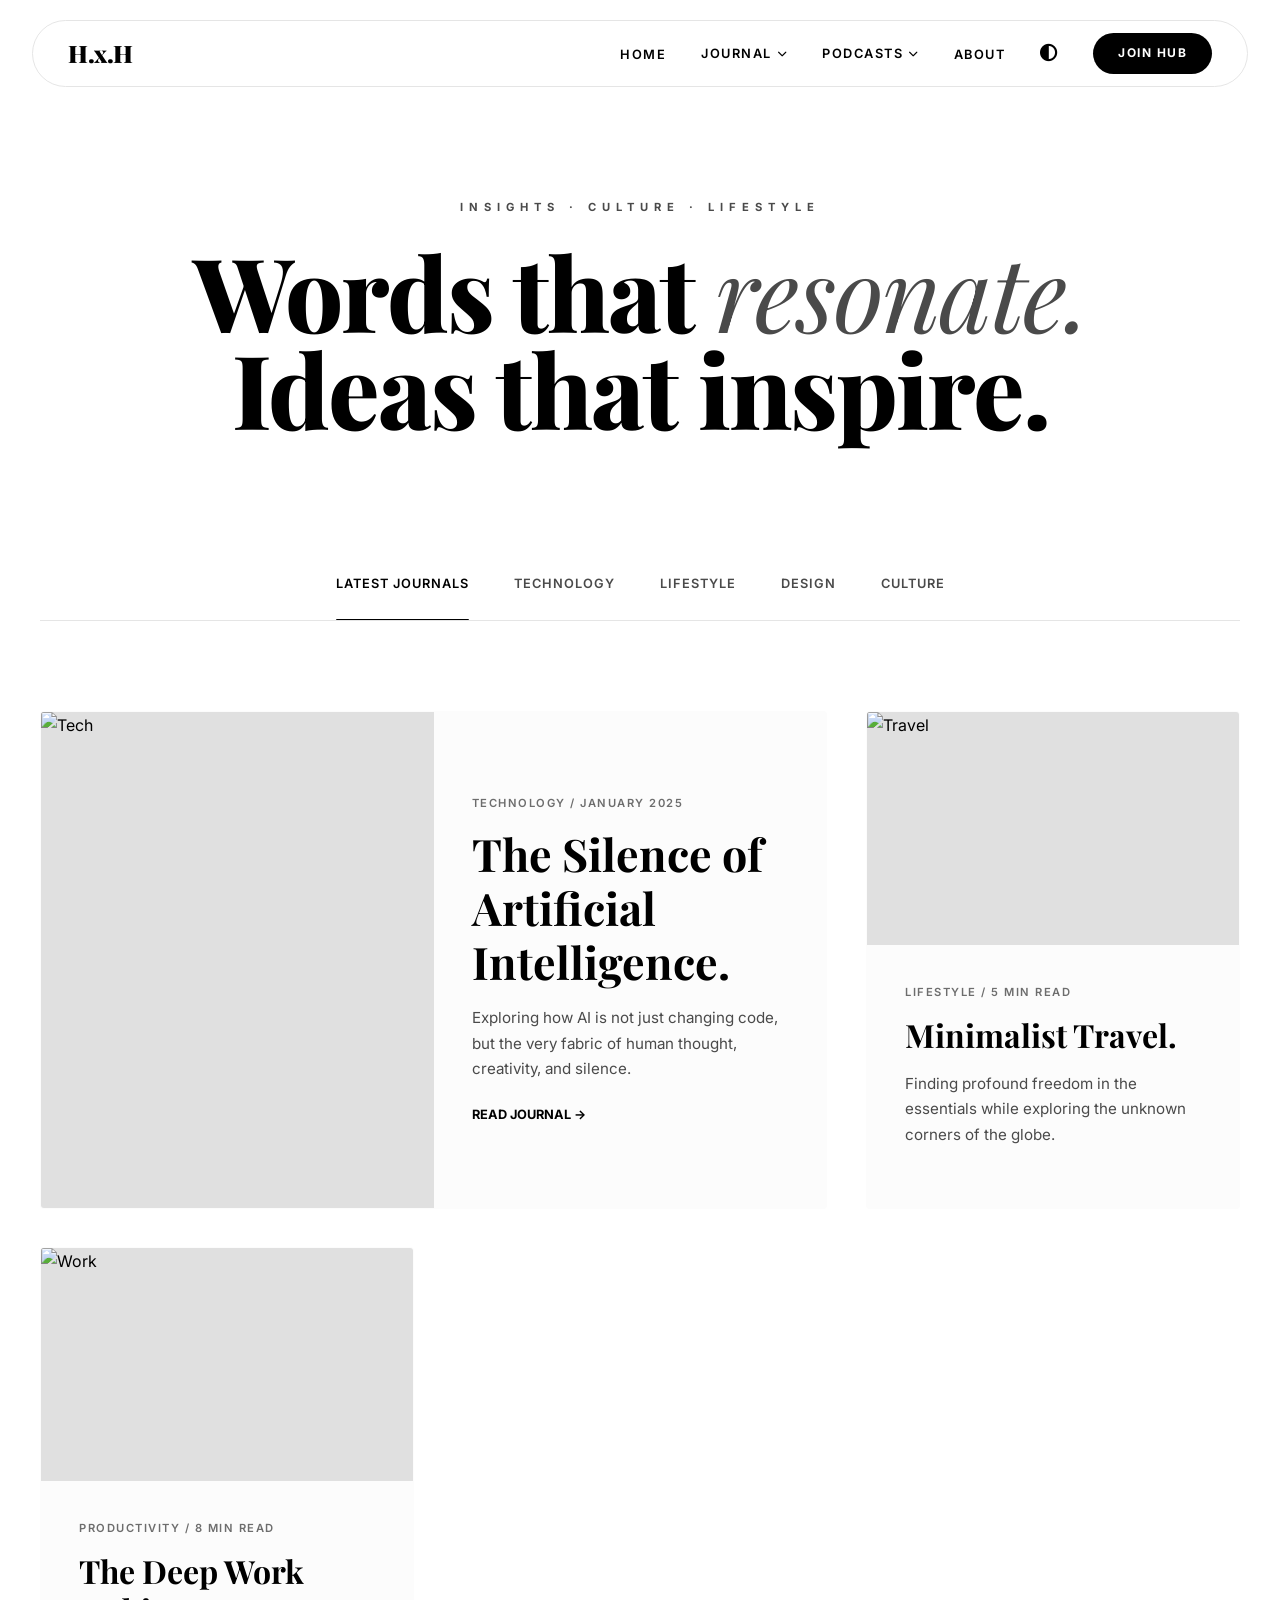
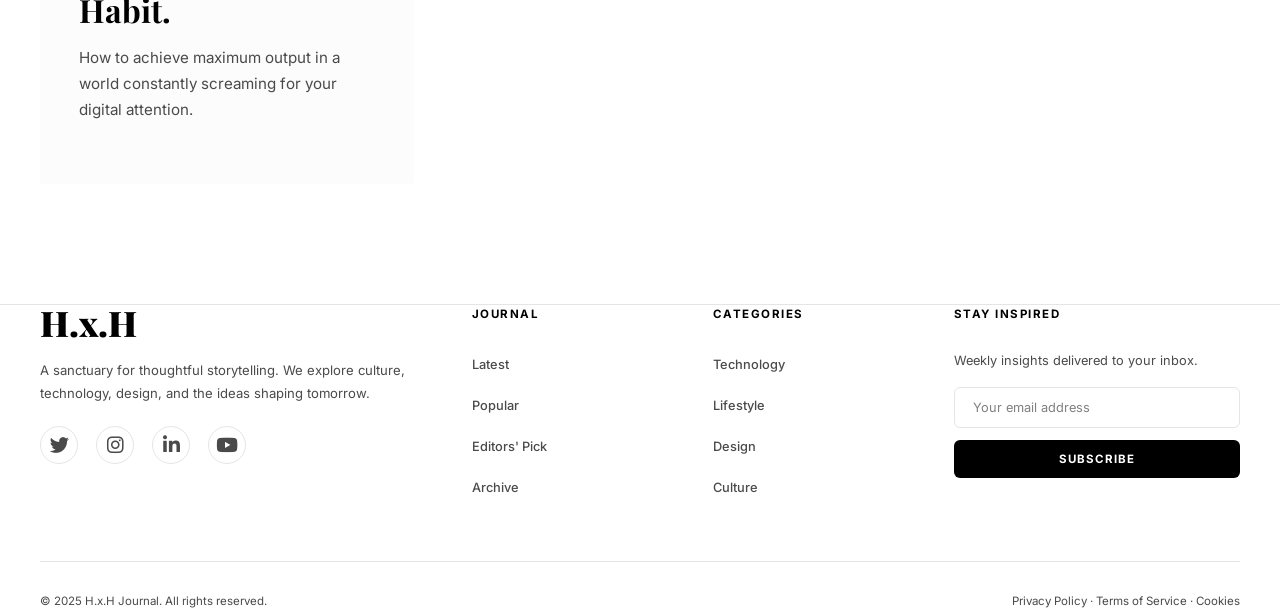
==== index.html @ 1bb8ca55 "rename site to H.x.H" ====
<!DOCTYPE html>
<html lang="en">
<head>
  <meta charset="UTF-8">
  <meta name="viewport" content="width=device-width, initial-scale=1.0">
  <title>H.x.H – Premium Responsive Journal</title>
  <link rel="stylesheet" href="https://cdnjs.cloudflare.com/ajax/libs/font-awesome/6.0.0-beta3/css/all.min.css">
  <link rel="stylesheet" href="css/style.css">
  <style>
    .hero { padding:clamp(140px,22vh,220px) 0 clamp(50px,8vw,100px); text-align:center; }
    .hero-tag {
      font-size:clamp(0.6rem,0.9vw,0.7rem); text-transform:uppercase; letter-spacing:clamp(3px,1vw,6px);
      color:var(--sub-text); margin-bottom:25px; display:block; font-weight:700;
      animation:fadeUp 0.8s 0.2s cubic-bezier(0.19,1,0.22,1) both;
    }
    .hero h1 {
      font-family:'Playfair Display',serif; font-size:clamp(2.2rem,8vw,6.8rem);
      font-weight:800; line-height:0.95; letter-spacing:-2px; margin-bottom:35px;
      animation:fadeUp 0.9s 0.35s cubic-bezier(0.19,1,0.22,1) both;
    }
    .hero h1 span { font-style:italic; font-weight:400; color:var(--sub-text); }
    .filter-bar {
      display:flex; justify-content:center; gap:clamp(15px,4vw,45px);
      margin-bottom:clamp(50px,8vw,90px); border-bottom:1px solid var(--border-color);
      padding-bottom:25px; overflow-x:auto; scrollbar-width:none; -ms-overflow-style:none; flex-wrap:nowrap;
    }
    .filter-bar::-webkit-scrollbar{display:none;}
    .filter-item {
      background:none; border:none; color:var(--sub-text); cursor:pointer;
      font-family:'Inter',sans-serif; font-weight:600; font-size:clamp(0.72rem,1vw,0.85rem);
      position:relative; text-transform:uppercase; letter-spacing:1px;
      transition:color 0.3s, transform 0.3s; white-space:nowrap; padding:4px 0; flex-shrink:0;
    }
    .filter-item:hover { transform:translateY(-1px); }
    .filter-item.active,.filter-item:hover { color:var(--text-color); }
    .filter-item.active::after {
      content:''; position:absolute; bottom:-26px; left:0; width:100%; height:2px;
      background:var(--text-color); border-radius:1px; animation:slideIn 0.3s ease;
    }
    @keyframes slideIn { 0%{transform:scaleX(0);} 100%{transform:scaleX(1);} }
    .blog-masonry { display:grid; grid-template-columns:repeat(12,1fr); gap:clamp(20px,3vw,40px); padding-bottom:clamp(60px,10vw,120px); }
    .blog-card { grid-column:span 4; }
    .blog-card.featured { grid-column:span 8; flex-direction:row; }
    .featured .card-img-wrap { width:50%; height:auto; min-height:400px; aspect-ratio:unset; }
    .featured .card-title { font-size:clamp(1.6rem,3.5vw,2.8rem); }
    .blog-card.reveal:nth-child(2){transition-delay:0.1s;} .blog-card.reveal:nth-child(3){transition-delay:0.2s;} .blog-card.reveal:nth-child(4){transition-delay:0.3s;}
    @media (max-width:1100px) {
      .blog-card{grid-column:span 6;} .blog-card.featured{grid-column:span 12; flex-direction:column;}
      .featured .card-img-wrap{width:100%; min-height:320px; aspect-ratio:16/9;}
    }
    @media (max-width:768px) {
      .blog-card{grid-column:span 12;} .hero h1{font-size:3rem;} .filter-bar{gap:20px; justify-content:flex-start; padding:0 10px 20px;}
    }
    @media (max-width:420px) {
      .hero{padding:110px 0 40px;} .hero h1{font-size:2rem;} .hero-tag{font-size:0.58rem; letter-spacing:2px;}
      .featured .card-title{font-size:1.4rem;}
      .blog-masonry{gap:16px;} .filter-bar{gap:12px; padding-bottom:16px;} .filter-item{font-size:0.65rem;}
    }
  </style>
</head>
<body class="light-theme">
  <!-- Loader removed for testing -->

  <header id="mainHeader">
    <div class="nav-wrap" id="navWrap">
      <a href="index.html" class="logo">H.x.H</a>
      <nav>
        <ul class="nav-links" id="navLinks">
          <li><a href="index.html">Home</a></li>
          <li class="dropdown-parent">
            <span class="dropdown-toggle">Journal <i class="fas fa-chevron-down"></i></span>
            <ul class="dropdown-menu">
              <li><a href="blogs.html?category=all" class="all-cat">All Categories</a></li>
              <li><a href="blogs.html?category=technology">Technology</a></li>
              <li><a href="blogs.html?category=lifestyle">Lifestyle</a></li>
              <li><a href="blogs.html?category=design">Design</a></li>
              <li><a href="blogs.html?category=culture">Culture</a></li>
              <li><a href="blogs.html?category=productivity">Productivity</a></li>
            </ul>
          </li>
          <li class="dropdown-parent">
            <span class="dropdown-toggle">Podcasts <i class="fas fa-chevron-down"></i></span>
            <ul class="dropdown-menu">
              <li><a href="podcasts.html?category=all" class="all-cat">All Categories</a></li>
              <li><a href="podcasts.html?category=technology">Technology</a></li>
              <li><a href="podcasts.html?category=lifestyle">Lifestyle</a></li>
              <li><a href="podcasts.html?category=design">Design</a></li>
              <li><a href="podcasts.html?category=culture">Culture</a></li>
              <li><a href="podcasts.html?category=productivity">Productivity</a></li>
            </ul>
          </li>
          <li><a href="about.html">About</a></li>
          <li><button class="theme-toggle" id="themeToggle"><i class="fas fa-adjust"></i></button></li>
          <li><a href="join-hub.html" class="join-hub-btn">Join Hub</a></li>
        </ul>
        <button class="hamburger-icon" onclick="toggleMenu()"><i class="fas fa-bars"></i></button>
      </nav>
    </div>
  </header>

  <div id="closeBtn" onclick="toggleMenu()">&times;</div>

  <main>
    <section class="hero container">
      <span class="hero-tag reveal">Insights · Culture · Lifestyle</span>
      <h1 class="reveal">Words that <span>resonate.</span><br>Ideas that inspire.</h1>
    </section>
    <section class="container">
      <div class="filter-bar reveal">
        <button class="filter-item active">Latest Journals</button>
        <button class="filter-item">Technology</button>
        <button class="filter-item">Lifestyle</button>
        <button class="filter-item">Design</button>
        <button class="filter-item">Culture</button>
      </div>
      <div class="blog-masonry" id="blogGrid">
        <article class="blog-card featured reveal">
          <div class="card-img-wrap"><img src="https://images.unsplash.com/photo-1499750310107-5fef28a66643?auto=format&fit=crop&w=1200&q=80" alt="Tech" loading="lazy"></div>
          <div class="card-content">
            <span class="card-meta">Technology / January 2025</span>
            <h2 class="card-title">The Silence of Artificial Intelligence.</h2>
            <p class="card-desc">Exploring how AI is not just changing code, but the very fabric of human thought, creativity, and silence.</p>
            <a href="#" style="color:var(--text-color);font-weight:700;text-decoration:none;font-size:0.8rem;text-transform:uppercase;">Read Journal &rarr;</a>
          </div>
        </article>
        <article class="blog-card reveal">
          <div class="card-img-wrap"><img src="https://images.unsplash.com/photo-1516483638261-f4dbaf036963?auto=format&fit=crop&w=800&q=80" alt="Travel" loading="lazy"></div>
          <div class="card-content">
            <span class="card-meta">Lifestyle / 5 min read</span>
            <h2 class="card-title">Minimalist Travel.</h2>
            <p class="card-desc">Finding profound freedom in the essentials while exploring the unknown corners of the globe.</p>
          </div>
        </article>
        <article class="blog-card reveal">
          <div class="card-img-wrap"><img src="https://images.unsplash.com/photo-1515378791036-0648a3ef77b2?auto=format&fit=crop&w=800&q=80" alt="Work" loading="lazy"></div>
          <div class="card-content">
            <span class="card-meta">Productivity / 8 min read</span>
            <h2 class="card-title">The Deep Work Habit.</h2>
            <p class="card-desc">How to achieve maximum output in a world constantly screaming for your digital attention.</p>
          </div>
        </article>
      </div>
    </section>
  </main>

  <footer class="container">
    <div class="footer-grid">
      <div class="footer-col footer-about">
        <div class="footer-logo">H.x.H</div>
        <p>A sanctuary for thoughtful storytelling. We explore culture, technology, design, and the ideas shaping tomorrow.</p>
        <div class="social-icons">
          <a href="#" aria-label="Twitter"><i class="fab fa-twitter"></i></a>
          <a href="#" aria-label="Instagram"><i class="fab fa-instagram"></i></a>
          <a href="#" aria-label="LinkedIn"><i class="fab fa-linkedin-in"></i></a>
          <a href="#" aria-label="YouTube"><i class="fab fa-youtube"></i></a>
        </div>
      </div>
      <div class="footer-col"><h4>Journal</h4><ul class="footer-links"><li><a href="blogs.html?category=all">Latest</a></li><li><a href="blogs.html?category=all">Popular</a></li><li><a href="blogs.html?category=all">Editors' Pick</a></li><li><a href="blogs.html?category=all">Archive</a></li></ul></div>
      <div class="footer-col"><h4>Categories</h4><ul class="footer-links"><li><a href="blogs.html?category=technology">Technology</a></li><li><a href="blogs.html?category=lifestyle">Lifestyle</a></li><li><a href="blogs.html?category=design">Design</a></li><li><a href="blogs.html?category=culture">Culture</a></li></ul></div>
      <div class="footer-col"><h4>Stay Inspired</h4><p style="color:var(--sub-text);font-size:clamp(0.78rem,1vw,0.9rem);margin-bottom:15px;">Weekly insights delivered to your inbox.</p><form class="newsletter-form" onsubmit="event.preventDefault();alert('Thank you for subscribing!');"><input type="email" placeholder="Your email address" required><button type="submit">Subscribe</button></form></div>
    </div>
    <div class="footer-bottom"><span>&copy; 2025 H.x.H Journal. All rights reserved.</span><div><a href="#">Privacy Policy</a> · <a href="#">Terms of Service</a> · <a href="#">Cookies</a></div></div>
  </footer>

  <script src="js/app.js"></script>
  <script>
    document.querySelectorAll('.filter-item').forEach(item=>{ item.addEventListener('click',function(){ document.querySelectorAll('.filter-item').forEach(b=>b.classList.remove('active')); this.classList.add('active'); }); });
  </script>
</body>
</html>
---- css/style.css ----
@import url('https://fonts.googleapis.com/css2?family=Inter:wght@300;400;500;600;700&family=Playfair+Display:ital,wght@0,700;0,800;0,900;1,700&display=swap');
:root {
  --bg-color: #ffffff; --text-color: #000000; --accent-color: #1a1a1a;
  --sub-text: #4a4a4a; --card-bg: #fcfcfc; --border-color: #e5e5e5;
  --glass-bg: rgba(255, 255, 255, 0.85);
  --transition: all 0.6s cubic-bezier(0.19, 1, 0.22, 1);
}
.dark-theme {
  --bg-color: #0a0a0a; --text-color: #ffffff; --accent-color: #f0f0f0;
  --sub-text: #b0b0b0; --card-bg: #111111; --border-color: #1e1e1e;
  --glass-bg: rgba(10, 10, 10, 0.9);
}
* { margin:0; padding:0; box-sizing:border-box; }
html { scroll-behavior:smooth; -webkit-tap-highlight-color:transparent; overflow-x:hidden; }
body {
  font-family:'Inter',sans-serif; background:var(--bg-color); color:var(--text-color);
  transition:background-color 0.6s cubic-bezier(0.19,1,0.22,1), color 0.6s cubic-bezier(0.19,1,0.22,1); line-height:1.7; overflow-x:hidden;
  -webkit-font-smoothing:antialiased; min-height:100vh;
}
.container { max-width:1400px; margin:0 auto; padding:0 40px; width:100%; }

/* Header */
header {
  position:fixed; top:20px; left:0; right:0; z-index:1000;
  transition: transform 0.4s cubic-bezier(0.19,1,0.22,1), opacity 0.4s cubic-bezier(0.19,1,0.22,1);
  will-change: transform;
}
header.hidden { transform: translateY(-120px); opacity: 0; pointer-events: none; }
.nav-wrap {
  margin:0 auto; width:95%; max-width:1250px; background:var(--glass-bg); backdrop-filter:blur(25px);
  border:1px solid var(--border-color); border-radius:100px; padding:12px 35px;
  display:flex; justify-content:space-between; align-items:center;
  transition:all 0.35s cubic-bezier(0.19,1,0.22,1);
  will-change:padding, width, border-radius;
}
.nav-wrap.scrolled { padding:8px 30px; width:90%; border-radius:80px; }
.logo {
  font-family:'Playfair Display',serif; font-weight:900; font-size:clamp(1.2rem,2.5vw,1.5rem);
  letter-spacing:-0.5px; color:var(--text-color); cursor:pointer; white-space:nowrap;
  transition:opacity 0.35s cubic-bezier(0.19,1,0.22,1), transform 0.35s cubic-bezier(0.19,1,0.22,1); text-decoration:none;
}
.logo:hover { opacity:0.7; transform:scale(1.03); }
.nav-links { display:flex; list-style:none; gap:35px; align-items:center; }
.nav-links a {
  text-decoration:none; color:var(--text-color); font-size:0.8rem;
  font-weight:600; text-transform:uppercase; letter-spacing:1.5px;
  transition:opacity 0.35s cubic-bezier(0.19,1,0.22,1), transform 0.35s cubic-bezier(0.19,1,0.22,1); white-space:nowrap; display:inline-block;
}
.nav-links a:hover { opacity:0.4; transform:translateY(-1px); }
  .nav-links a:visited, .nav-links a:active, .nav-links a:focus { color:var(--text-color); background:transparent; -webkit-tap-highlight-color:transparent; outline:none; }

/* Dropdown */
.dropdown-parent { position:static; }
.dropdown-toggle { cursor:pointer; display:flex; align-items:center; gap:6px; text-decoration:none; color:var(--text-color); font-size:0.8rem; font-weight:600; text-transform:uppercase; letter-spacing:1.5px; white-space:nowrap; }
.dropdown-toggle i { font-size:0.6rem; transition:transform 0.35s cubic-bezier(0.19,1,0.22,1); }
.dropdown-parent.show .dropdown-toggle i,
.dropdown-toggle i.open { transform:rotate(180deg); }
.dropdown-menu {
  position:static; left:auto; top:auto; transform:none;
  background:transparent; backdrop-filter:none; border:none;
  padding:0; min-width:0; list-style:none;
  opacity:1; visibility:visible; pointer-events:all;
  box-shadow:none; text-align:center; display:none;
}
.dropdown-parent.show .dropdown-menu,
.dropdown-parent.open .dropdown-menu { display:block; }
.dropdown-menu li a {
  display:block; padding:8px 0; font-size:0.9rem; letter-spacing:1.2px;
  color:var(--sub-text); transition:all 0.3s cubic-bezier(0.19,1,0.22,1); text-transform:capitalize; width:100%; text-align:center;
}
.dropdown-menu li a:hover { background:var(--border-color); color:var(--text-color); opacity:1; transform:none; }
.dropdown-menu li a:visited, .dropdown-menu li a:active, .dropdown-menu li a:focus { color:var(--sub-text); background:transparent; -webkit-tap-highlight-color:transparent; outline:none; }
.dropdown-menu li a.all-cat { border-bottom:1px solid var(--border-color); margin-bottom:4px; font-weight:700; color:var(--text-color); }

@media (min-width:769px) {
  .dropdown-parent { position:relative; }
  .dropdown-menu {
    position:absolute; top:calc(100% + 18px); left:50%; transform:translateX(-50%) translateY(8px);
    background:var(--glass-bg); backdrop-filter:blur(30px); border:1px solid var(--border-color);
    border-radius:16px; padding:8px 0; min-width:210px; list-style:none;
    opacity:0; visibility:hidden; pointer-events:none;
    transition:all 0.35s cubic-bezier(0.19,1,0.22,1);
    box-shadow:0 20px 50px rgba(0,0,0,0.08); text-align:left; display:block;
  }
  .dropdown-parent.show .dropdown-menu {
    opacity:1; visibility:visible; pointer-events:all;
    transform:translateX(-50%) translateY(0);
  }
  .dropdown-menu li a { padding:10px 22px; font-size:0.72rem; text-align:left; }
}

.theme-toggle { background:none; border:none; cursor:pointer; color:var(--text-color); font-size:1.1rem; outline:none; padding:0; transition:transform 0.6s cubic-bezier(0.19,1,0.22,1); will-change:transform; }
.theme-toggle:hover { transform:rotate(30deg); }
.join-hub-btn {
  background:var(--text-color); color:var(--bg-color)!important;
  padding:10px 25px; border-radius:100px; font-size:0.75rem!important;
  font-weight:700!important; opacity:1!important;
  transition:all 0.35s cubic-bezier(0.19,1,0.22,1)!important;
  display:inline-block;
}
.join-hub-btn:hover { transform:translateY(-2px); opacity:0.9!important; box-shadow:0 8px 25px rgba(0,0,0,0.1); }
.hamburger-icon { display:none; background:none; border:none; font-size:1.3rem; color:var(--text-color); cursor:pointer; z-index:1002; transition:all 0.35s cubic-bezier(0.19,1,0.22,1); }
.hamburger-icon:hover { opacity:0.6; transform:scale(1.1); }
#closeBtn { display:none; }

/* Back button */
.back-btn { display:inline-flex; align-items:center; gap:8px; color:var(--sub-text); font-weight:600; font-size:0.8rem; text-transform:uppercase; letter-spacing:1.5px; margin-bottom:30px; transition:all 0.35s cubic-bezier(0.19,1,0.22,1); background:none; border:none; font-family:'Inter',sans-serif; text-decoration:none; }
.back-btn:hover { color:var(--text-color); gap:12px; }
.back-btn i { transition:transform 0.35s cubic-bezier(0.19,1,0.22,1); }
.back-btn:hover i { transform:translateX(-4px); }

/* Search & Category pills */
.search-wrap { display:flex; justify-content:center; margin-bottom:40px; animation:fadeUp 0.6s 0.1s cubic-bezier(0.19,1,0.22,1) both; }
.search-box { display:flex; align-items:center; gap:12px; background:var(--card-bg); border:1px solid var(--border-color); border-radius:100px; padding:12px 22px; width:100%; max-width:550px; transition:all 0.4s cubic-bezier(0.19,1,0.22,1); }
.search-box:focus-within { border-color:var(--text-color); box-shadow:0 0 0 6px rgba(128,128,128,0.06); }
.search-box i { color:var(--sub-text); font-size:1rem; }
.search-box input { flex:1; border:none; background:transparent; color:var(--text-color); font-family:'Inter',sans-serif; font-size:0.9rem; outline:none; }
.search-box input::placeholder { color:var(--sub-text); opacity:0.7; }
.cat-filters { display:flex; justify-content:center; flex-wrap:wrap; gap:clamp(8px,1.5vw,14px); margin-bottom:50px; animation:fadeUp 0.6s 0.2s cubic-bezier(0.19,1,0.22,1) both; }
.cat-pill { background:transparent; border:1px solid var(--border-color); color:var(--sub-text); padding:8px 20px; border-radius:100px; font-family:'Inter',sans-serif; font-size:clamp(0.7rem,0.9vw,0.78rem); font-weight:600; cursor:pointer; text-transform:uppercase; letter-spacing:1px; transition:all 0.35s cubic-bezier(0.19,1,0.22,1); white-space:nowrap; text-decoration:none; display:inline-block; }
.cat-pill:hover, .cat-pill.active { background:var(--text-color); color:var(--bg-color); border-color:var(--text-color); transform:translateY(-2px); box-shadow:0 6px 20px rgba(0,0,0,0.1); }
.cat-pill.all-pill { background:transparent; }

/* Card styles (shared) */
.blog-card, .podcast-card { background:var(--card-bg); border-radius:4px; overflow:hidden; transition:var(--transition); display:flex; flex-direction:column; border:1px solid transparent; will-change:transform, box-shadow; }
.blog-card:hover, .podcast-card:hover { transform:translateY(-6px); box-shadow:0 25px 60px rgba(0,0,0,0.08); border-color:var(--border-color); }
.card-img-wrap { width:100%; aspect-ratio:16/10; overflow:hidden; position:relative; background:#e0e0e0; }
.dark-theme .card-img-wrap { background:#1a1a1a; }
.card-img-wrap img { width:100%; height:100%; object-fit:cover; transition:transform 1.8s cubic-bezier(0.19,1,0.22,1); will-change:transform; }
.blog-card:hover .card-img-wrap img, .podcast-card:hover .card-img-wrap img { transform:scale(1.05); }
.card-content { padding:clamp(22px,3vw,40px); display:flex; flex-direction:column; justify-content:center; flex:1; }
.card-meta { font-size:0.7rem; text-transform:uppercase; letter-spacing:1.5px; color:var(--sub-text); margin-bottom:14px; font-weight:600; opacity:0.8; }
.card-title { font-family:'Playfair Display',serif; font-size:clamp(1.3rem,2.5vw,2rem); line-height:1.2; margin-bottom:16px; color:var(--text-color); font-weight:700; transition:opacity 0.4s cubic-bezier(0.19,1,0.22,1); }
.blog-card:hover .card-title, .podcast-card:hover .card-title { opacity:0.8; }
.card-desc { font-size:clamp(0.8rem,1.3vw,0.95rem); color:var(--sub-text); margin-bottom:22px; }
.no-results { text-align:center; grid-column:1/-1; padding:60px 20px; color:var(--sub-text); font-size:1rem; }

/* Reveal */
.reveal { opacity:0; transform:translateY(30px); transition:opacity 1s cubic-bezier(0.19,1,0.22,1), transform 1s cubic-bezier(0.19,1,0.22,1); will-change:opacity, transform; }
.reveal.visible { opacity:1; transform:translateY(0); }

/* Animations */
@keyframes fadeUp { 0%{opacity:0; transform:translateY(28px);} 100%{opacity:1; transform:translateY(0);} }

/* Footer */
footer { padding:clamp(70px,10vw,100px) 0 clamp(30px,4vw,40px); border-top:1px solid var(--border-color); margin-top:20px; }
.footer-grid { display:grid; grid-template-columns:2fr 1fr 1fr 1.5fr; gap:clamp(25px,4vw,50px); margin-bottom:clamp(35px,6vw,60px); }
.footer-col h4 { font-family:'Inter',sans-serif; font-weight:700; font-size:clamp(0.72rem,0.9vw,0.85rem); text-transform:uppercase; letter-spacing:1.5px; margin-bottom:clamp(18px,2.5vw,25px); color:var(--text-color); }
.footer-logo { font-family:'Playfair Display',serif; font-size:clamp(1.8rem,3vw,2.2rem); font-weight:900; line-height:1; margin-bottom:18px; color:var(--text-color); }
.footer-about p { color:var(--sub-text); font-size:clamp(0.82rem,1vw,0.95rem); line-height:1.8; margin-bottom:20px; max-width:380px; }
.footer-links { list-style:none; display:flex; flex-direction:column; gap:clamp(10px,1.5vw,14px); }
.footer-links a { color:var(--sub-text); text-decoration:none; font-size:clamp(0.8rem,1vw,0.9rem); font-weight:500; transition:color 0.35s cubic-bezier(0.19,1,0.22,1), transform 0.35s cubic-bezier(0.19,1,0.22,1); display:inline-block; }
.footer-links a:visited, .footer-links a:active, .footer-links a:focus { color:var(--sub-text); }
.footer-links a:hover { color:var(--text-color); transform:translateX(4px); }
.social-icons { display:flex; gap:clamp(12px,2vw,18px); margin-top:5px; flex-wrap:wrap; }
.social-icons a { color:var(--sub-text); font-size:clamp(1rem,1.5vw,1.2rem); transition:color 0.35s cubic-bezier(0.19,1,0.22,1), transform 0.4s cubic-bezier(0.19,1,0.22,1); display:flex; align-items:center; justify-content:center; width:38px; height:38px; border-radius:50%; border:1px solid var(--border-color); text-decoration:none; }
.social-icons a:hover { color:var(--text-color); transform:translateY(-4px); border-color:var(--text-color); }
.newsletter-form { display:flex; flex-direction:column; gap:12px; }
.newsletter-form input { background:transparent; border:1px solid var(--border-color); padding:clamp(10px,1.5vw,12px) clamp(14px,2vw,18px); color:var(--text-color); font-family:'Inter',sans-serif; font-size:clamp(0.8rem,1vw,0.9rem); border-radius:6px; outline:none; transition:border-color 0.35s cubic-bezier(0.19,1,0.22,1), box-shadow 0.35s cubic-bezier(0.19,1,0.22,1); width:100%; }
.newsletter-form input::placeholder { color:var(--sub-text); opacity:0.7; }
.newsletter-form input:focus { border-color:var(--text-color); box-shadow:0 0 0 3px rgba(128,128,128,0.1); }
.newsletter-form button { background:var(--text-color); color:var(--bg-color); border:none; padding:clamp(10px,1.5vw,12px) clamp(18px,2.5vw,24px); font-family:'Inter',sans-serif; font-weight:700; font-size:clamp(0.7rem,0.9vw,0.8rem); text-transform:uppercase; letter-spacing:1px; border-radius:6px; cursor:pointer; transition:opacity 0.35s cubic-bezier(0.19,1,0.22,1), transform 0.35s cubic-bezier(0.19,1,0.22,1); white-space:nowrap; }
.newsletter-form button:hover { opacity:0.8; transform:translateY(-2px); }
.newsletter-form button:active { transform:scale(0.97); }
.footer-bottom { display:flex; justify-content:space-between; align-items:center; padding-top:clamp(20px,3vw,30px); border-top:1px solid var(--border-color); font-size:clamp(0.72rem,0.9vw,0.85rem); color:var(--sub-text); flex-wrap:wrap; gap:12px; }
.footer-bottom a { color:var(--sub-text); text-decoration:none; transition:color 0.35s cubic-bezier(0.19,1,0.22,1); }
.footer-bottom a:hover { color:var(--text-color); text-decoration:underline; }

/* Media Queries - shared */
@media (max-width:1100px) {
  .footer-grid{grid-template-columns:1.5fr 1fr 1fr; gap:35px;} .footer-grid .footer-col:last-child{grid-column:span 3;} .footer-about p{max-width:100%;}
}
@media (max-width:768px) {
  .container{padding:0 25px;} .hamburger-icon{display:block;}
  .nav-links{position:fixed; top:0; right:-100%; width:100%; height:100vh; height:100dvh; background:var(--bg-color); flex-direction:column; justify-content:flex-start; align-items:center; padding-top:80px; padding-bottom:40px; overflow-y:auto; transition:right 0.5s cubic-bezier(0.19,1,0.22,1); z-index:1001; gap:18px;}
  .nav-links.active{right:0;}
  .nav-links li{width:100%; text-align:center; flex-shrink:0;}
  .nav-links a{font-size:1.1rem; letter-spacing:2px; -webkit-tap-highlight-color:transparent;}
  .nav-links .hamburger-icon{display:none;}
  #closeBtn{display:none; position:fixed; top:20px; right:20px; font-size:2rem; color:var(--text-color); cursor:pointer; z-index:1003; background:none; border:none; line-height:1;}
  .nav-links .dropdown-parent{position:static!important;}
  .nav-links .dropdown-parent .dropdown-menu{
    position:static!important; left:auto!important; top:auto!important; transform:none!important;
    width:100%!important; min-width:0!important; display:none!important; padding:0!important; margin:0!important;
    background:transparent!important; border:none!important; box-shadow:none!important;
    text-align:center!important; opacity:1!important; visibility:visible!important; pointer-events:all!important;
    list-style:none!important;
  }
  .nav-links .dropdown-parent.open .dropdown-menu{display:block!important;}
  .nav-links .dropdown-menu li a{display:block!important; width:100%!important; padding:8px 0!important; font-size:0.9rem!important; text-align:center!important; -webkit-tap-highlight-color:transparent!important;}
  .nav-wrap{padding:10px 22px; border-radius:50px;} .nav-wrap.scrolled{padding:7px 20px; border-radius:40px;}
  .footer-grid{grid-template-columns:1fr 1fr; gap:30px;} .footer-grid .footer-col:last-child{grid-column:span 2;} .footer-about{grid-column:span 2;}

  .dropdown-toggle {
    display:inline-flex; align-items:center; justify-content:center; gap:6px;
    background:transparent; border-radius:10px; padding:10px 20px;
    -webkit-tap-highlight-color:transparent;
    font-size:1.1rem; letter-spacing:2px;
  }
  .dropdown-parent.open > .dropdown-toggle:active {
    background:transparent;
  }
}
@media (max-width:420px) {
  .container{padding:0 15px;} .nav-wrap{padding:8px 18px; border-radius:40px;} .nav-wrap.scrolled{padding:6px 15px; border-radius:35px;} .logo{font-size:1.05rem;} .hamburger-icon{font-size:1.1rem;} #closeBtn{top:15px; right:15px; font-size:1.8rem;}
  .card-content{padding:18px 15px;} .card-title{font-size:1.2rem;} .card-desc{font-size:0.78rem;}
  .cat-pill{padding:6px 14px; font-size:0.65rem;} .search-box{padding:10px 16px;}
  .footer-grid{grid-template-columns:1fr; gap:28px;} .footer-grid .footer-col:last-child, .footer-about{grid-column:span 1;} .footer-bottom{flex-direction:column; text-align:center;}
}
@media (prefers-reduced-motion:reduce){*,*::before,*::after{animation-duration:0.01ms!important; animation-iteration-count:1!important; transition-duration:0.01ms!important; scroll-behavior:auto!important;}}
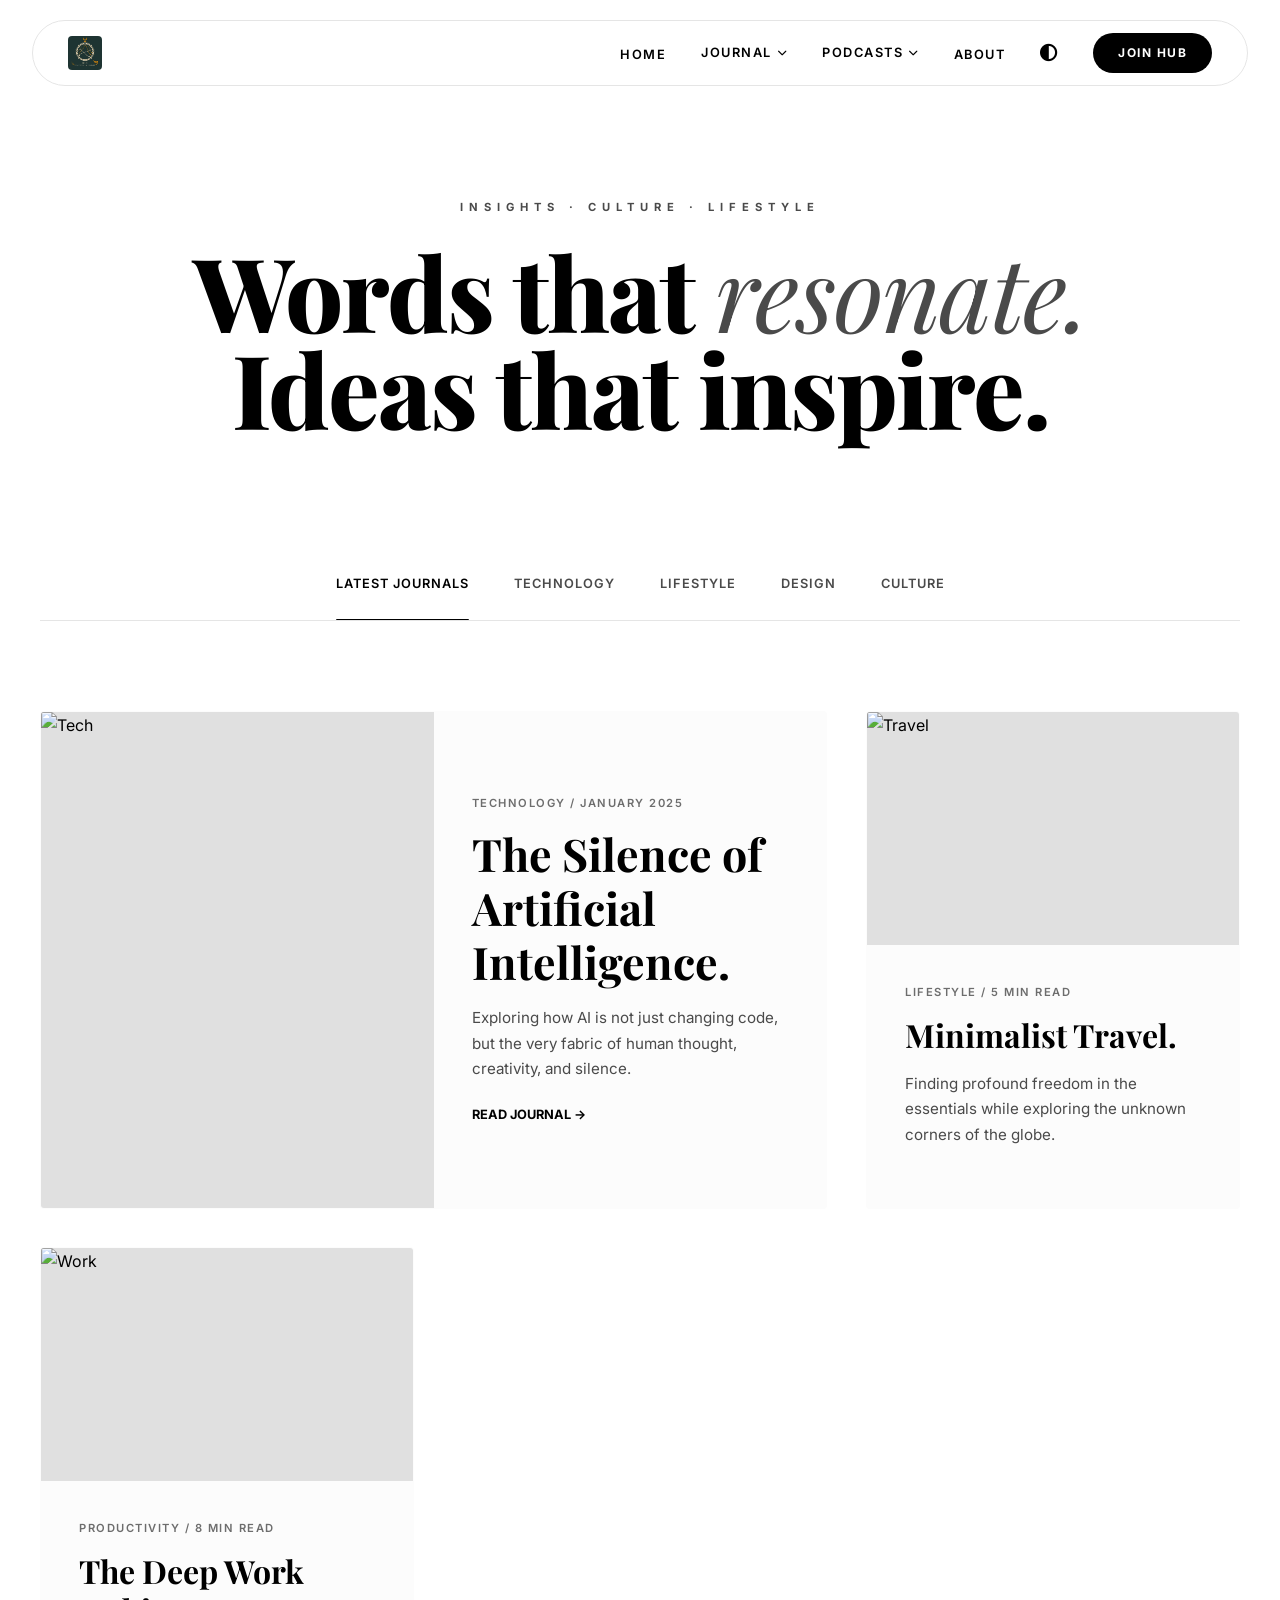
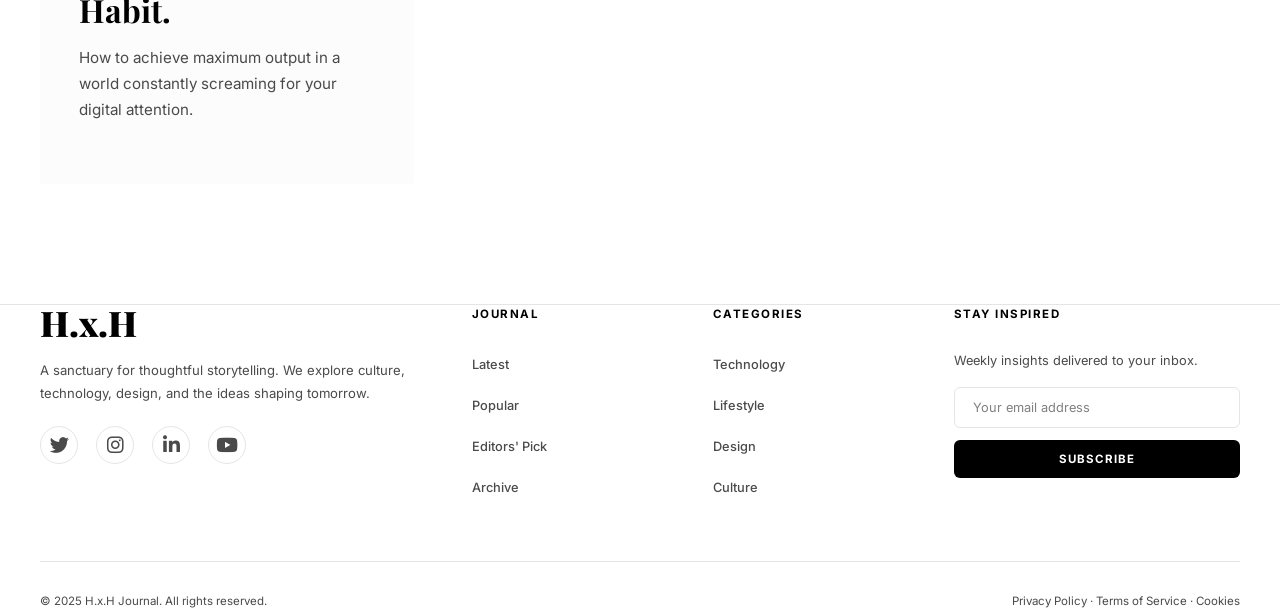
==== commit 4e879e3b: "Add logo image to nav across all pages - Copy d.jpeg as images/logo.jpeg and reference in nav header" ====
--- a/index.html
+++ b/index.html
@@ -63,7 +63,7 @@
 
   <header id="mainHeader">
     <div class="nav-wrap" id="navWrap">
-      <a href="index.html" class="logo">H.x.H</a>
+      <a href="index.html" class="logo"><img src="images/logo.jpeg" alt="H.x.H"></a>
       <nav>
         <ul class="nav-links" id="navLinks">
           <li><a href="index.html">Home</a></li>
--- a/css/style.css
+++ b/css/style.css
@@ -40,6 +40,7 @@
   transition:opacity 0.35s cubic-bezier(0.19,1,0.22,1), transform 0.35s cubic-bezier(0.19,1,0.22,1); text-decoration:none;
 }
 .logo:hover { opacity:0.7; transform:scale(1.03); }
+.logo img { height: 34px; width: auto; display: block; border-radius: 4px; }
 .nav-links { display:flex; list-style:none; gap:35px; align-items:center; }
 .nav-links a {
   text-decoration:none; color:var(--text-color); font-size:0.8rem;
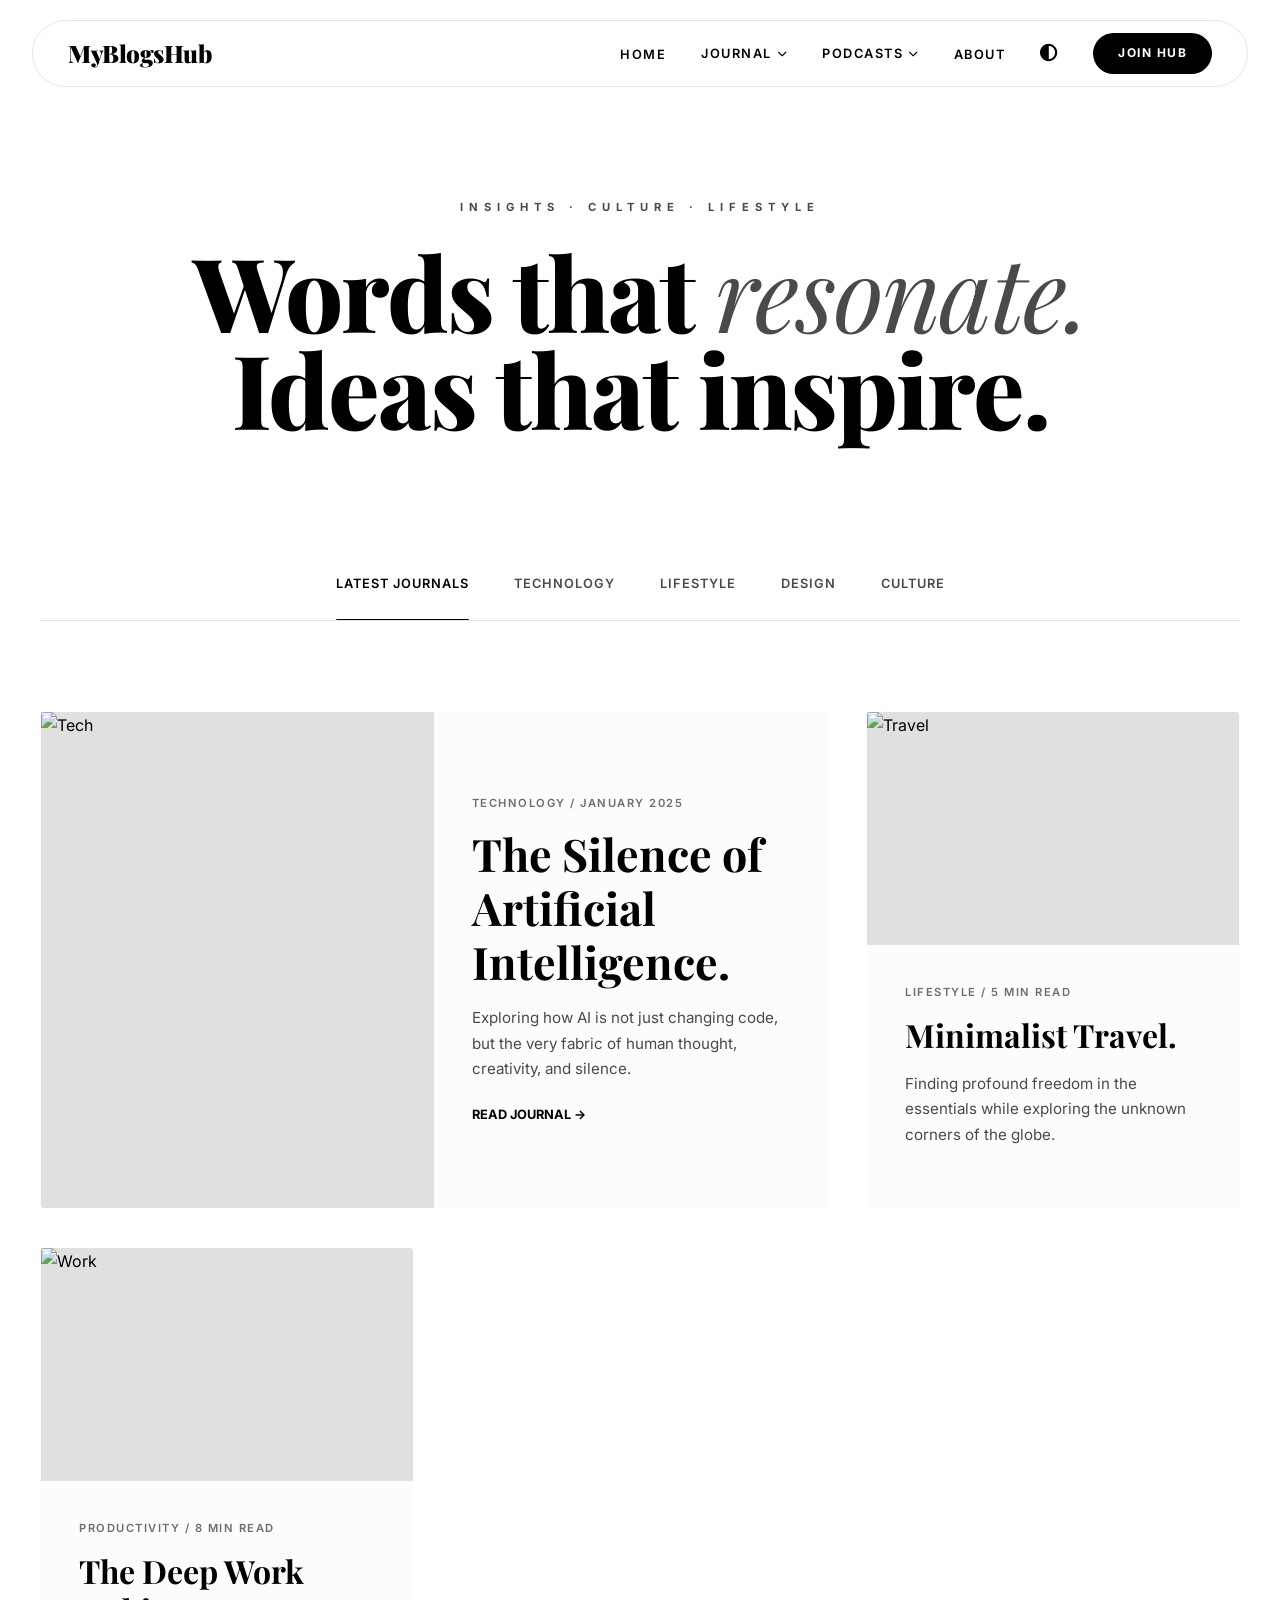
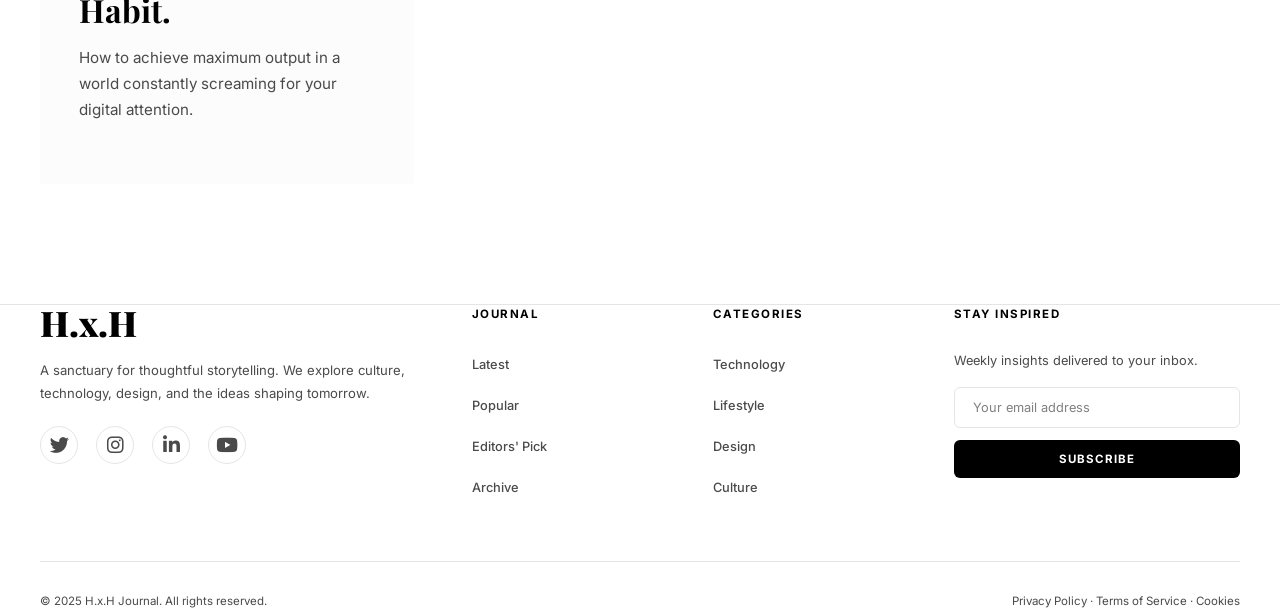
==== commit ee9f01eb: "MyBlogsHub in nav, logo only in About page" ====
--- a/index.html
+++ b/index.html
@@ -63,7 +63,7 @@
 
   <header id="mainHeader">
     <div class="nav-wrap" id="navWrap">
-      <a href="index.html" class="logo"><img src="images/logo.jpeg" alt="H.x.H"></a>
+      <a href="index.html" class="logo">MyBlogsHub</a>
       <nav>
         <ul class="nav-links" id="navLinks">
           <li><a href="index.html">Home</a></li>
--- a/css/style.css
+++ b/css/style.css
@@ -40,7 +40,7 @@
   transition:opacity 0.35s cubic-bezier(0.19,1,0.22,1), transform 0.35s cubic-bezier(0.19,1,0.22,1); text-decoration:none;
 }
 .logo:hover { opacity:0.7; transform:scale(1.03); }
-.logo img { height: 34px; width: auto; display: block; border-radius: 4px; }
+.about-image img { width:100%; height:100%; object-fit:contain; padding:20px; }
 .nav-links { display:flex; list-style:none; gap:35px; align-items:center; }
 .nav-links a {
   text-decoration:none; color:var(--text-color); font-size:0.8rem;
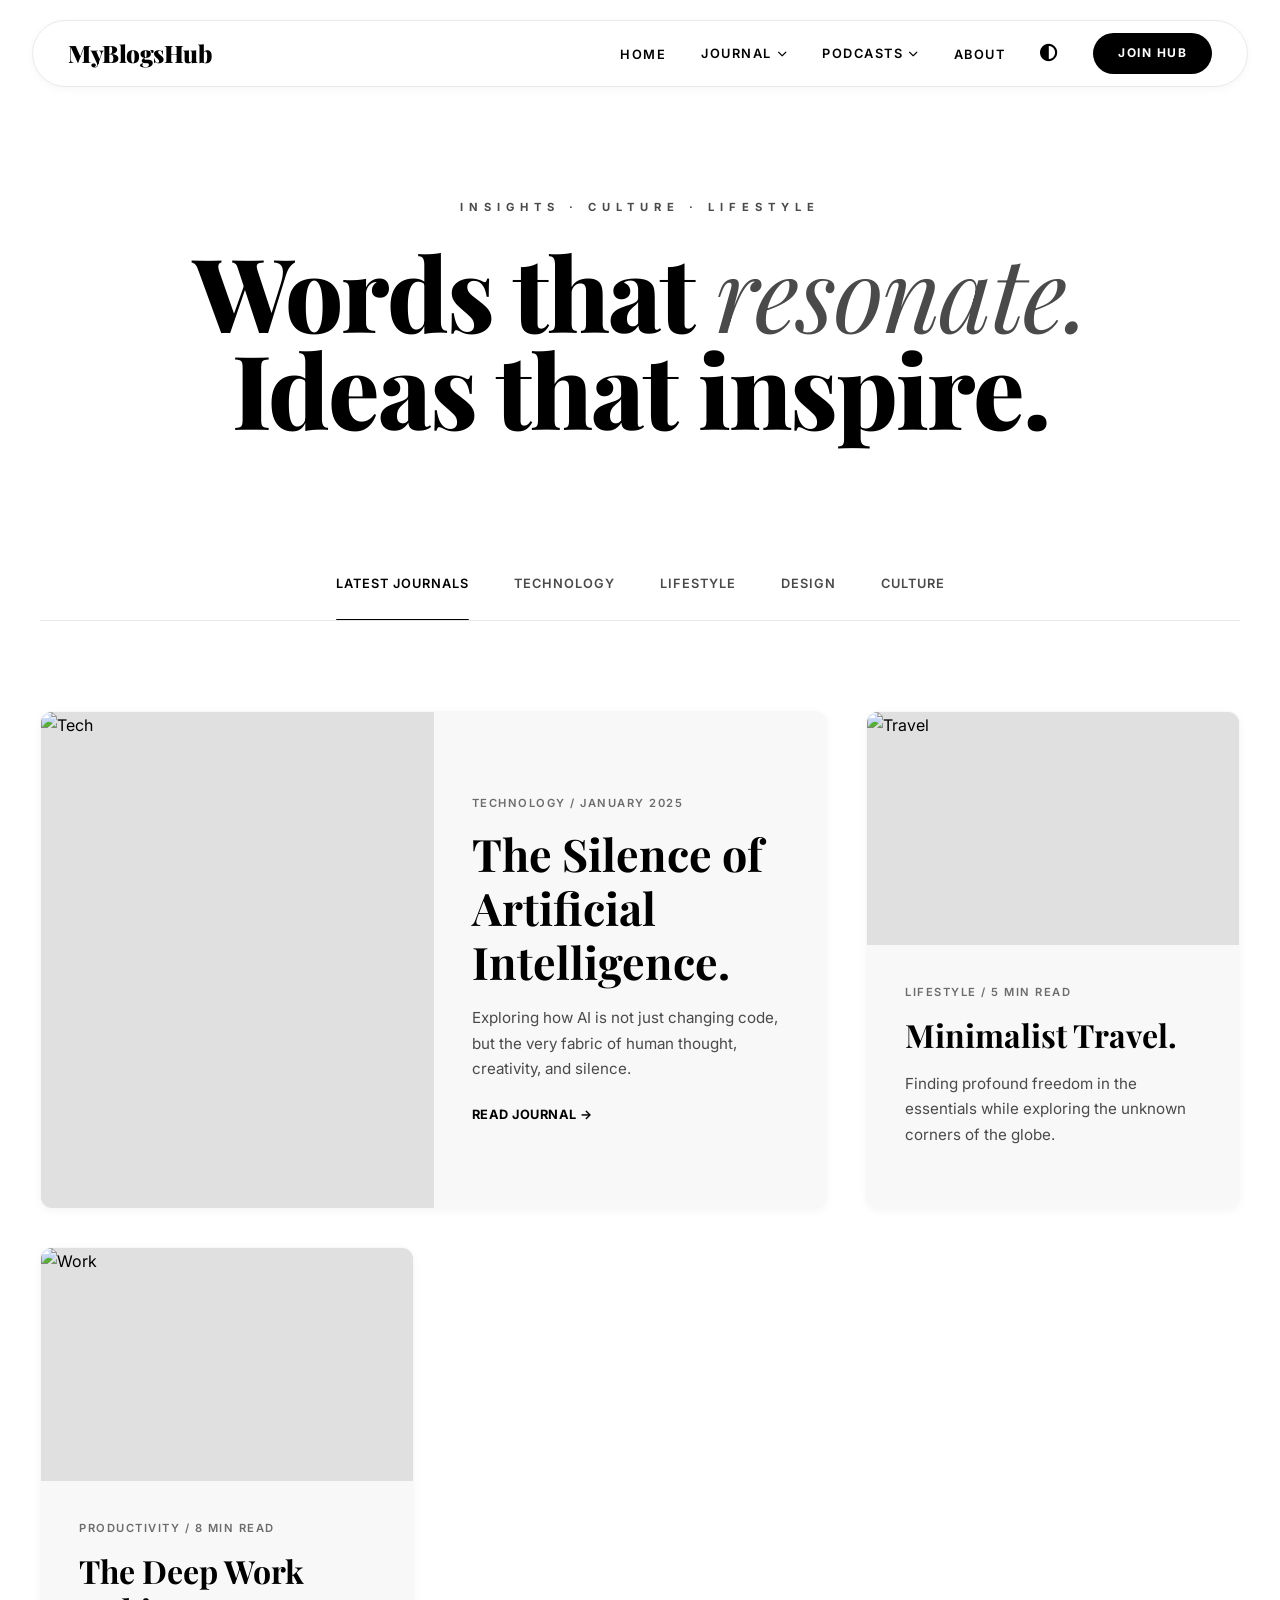
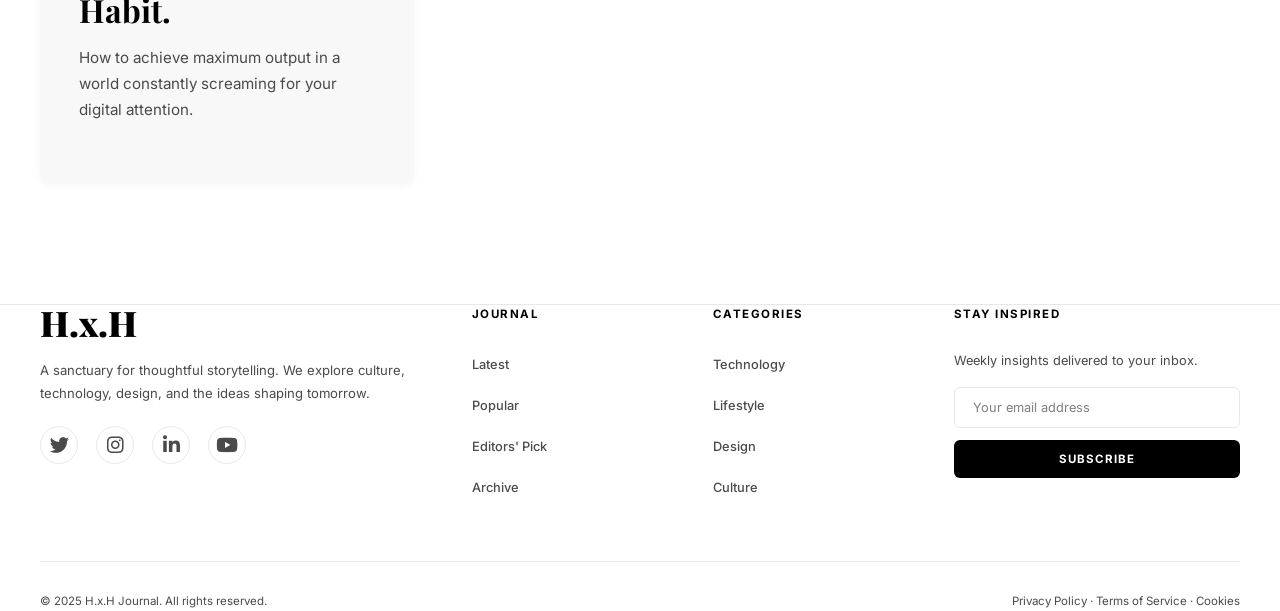
==== commit 23f09a8a: "Full smooth modern overhaul: refined CSS, enhanced JS animations, clean UX, no alerts" ====
--- a/index.html
+++ b/index.html
@@ -7,59 +7,111 @@
   <link rel="stylesheet" href="https://cdnjs.cloudflare.com/ajax/libs/font-awesome/6.0.0-beta3/css/all.min.css">
   <link rel="stylesheet" href="css/style.css">
   <style>
-    .hero { padding:clamp(140px,22vh,220px) 0 clamp(50px,8vw,100px); text-align:center; }
+    .hero {
+      padding: clamp(140px, 22vh, 220px) 0 clamp(50px, 8vw, 100px);
+      text-align: center;
+    }
     .hero-tag {
-      font-size:clamp(0.6rem,0.9vw,0.7rem); text-transform:uppercase; letter-spacing:clamp(3px,1vw,6px);
-      color:var(--sub-text); margin-bottom:25px; display:block; font-weight:700;
-      animation:fadeUp 0.8s 0.2s cubic-bezier(0.19,1,0.22,1) both;
+      font-size: clamp(0.6rem, 0.9vw, 0.7rem);
+      text-transform: uppercase;
+      letter-spacing: clamp(3px, 1vw, 6px);
+      color: var(--sub-text);
+      margin-bottom: 25px;
+      display: block;
+      font-weight: 700;
     }
     .hero h1 {
-      font-family:'Playfair Display',serif; font-size:clamp(2.2rem,8vw,6.8rem);
-      font-weight:800; line-height:0.95; letter-spacing:-2px; margin-bottom:35px;
-      animation:fadeUp 0.9s 0.35s cubic-bezier(0.19,1,0.22,1) both;
-    }
-    .hero h1 span { font-style:italic; font-weight:400; color:var(--sub-text); }
+      font-family: 'Playfair Display', serif;
+      font-size: clamp(2.2rem, 8vw, 6.8rem);
+      font-weight: 800;
+      line-height: 0.95;
+      letter-spacing: -2px;
+      margin-bottom: 35px;
+    }
+    .hero h1 span {
+      font-style: italic;
+      font-weight: 400;
+      color: var(--sub-text);
+    }
     .filter-bar {
-      display:flex; justify-content:center; gap:clamp(15px,4vw,45px);
-      margin-bottom:clamp(50px,8vw,90px); border-bottom:1px solid var(--border-color);
-      padding-bottom:25px; overflow-x:auto; scrollbar-width:none; -ms-overflow-style:none; flex-wrap:nowrap;
-    }
-    .filter-bar::-webkit-scrollbar{display:none;}
+      display: flex;
+      justify-content: center;
+      gap: clamp(15px, 4vw, 45px);
+      margin-bottom: clamp(50px, 8vw, 90px);
+      border-bottom: 1px solid var(--border-color);
+      padding-bottom: 25px;
+      overflow-x: auto;
+      scrollbar-width: none;
+      -ms-overflow-style: none;
+      flex-wrap: nowrap;
+    }
+    .filter-bar::-webkit-scrollbar { display: none; }
     .filter-item {
-      background:none; border:none; color:var(--sub-text); cursor:pointer;
-      font-family:'Inter',sans-serif; font-weight:600; font-size:clamp(0.72rem,1vw,0.85rem);
-      position:relative; text-transform:uppercase; letter-spacing:1px;
-      transition:color 0.3s, transform 0.3s; white-space:nowrap; padding:4px 0; flex-shrink:0;
-    }
-    .filter-item:hover { transform:translateY(-1px); }
-    .filter-item.active,.filter-item:hover { color:var(--text-color); }
+      background: none;
+      border: none;
+      color: var(--sub-text);
+      cursor: pointer;
+      font-family: 'Inter', sans-serif;
+      font-weight: 600;
+      font-size: clamp(0.72rem, 1vw, 0.85rem);
+      position: relative;
+      text-transform: uppercase;
+      letter-spacing: 1px;
+      transition: color 0.3s, transform 0.3s;
+      white-space: nowrap;
+      padding: 4px 0;
+      flex-shrink: 0;
+    }
+    .filter-item:hover { transform: translateY(-1px); }
+    .filter-item.active, .filter-item:hover { color: var(--text-color); }
     .filter-item.active::after {
-      content:''; position:absolute; bottom:-26px; left:0; width:100%; height:2px;
-      background:var(--text-color); border-radius:1px; animation:slideIn 0.3s ease;
-    }
-    @keyframes slideIn { 0%{transform:scaleX(0);} 100%{transform:scaleX(1);} }
-    .blog-masonry { display:grid; grid-template-columns:repeat(12,1fr); gap:clamp(20px,3vw,40px); padding-bottom:clamp(60px,10vw,120px); }
-    .blog-card { grid-column:span 4; }
-    .blog-card.featured { grid-column:span 8; flex-direction:row; }
-    .featured .card-img-wrap { width:50%; height:auto; min-height:400px; aspect-ratio:unset; }
-    .featured .card-title { font-size:clamp(1.6rem,3.5vw,2.8rem); }
-    .blog-card.reveal:nth-child(2){transition-delay:0.1s;} .blog-card.reveal:nth-child(3){transition-delay:0.2s;} .blog-card.reveal:nth-child(4){transition-delay:0.3s;}
-    @media (max-width:1100px) {
-      .blog-card{grid-column:span 6;} .blog-card.featured{grid-column:span 12; flex-direction:column;}
-      .featured .card-img-wrap{width:100%; min-height:320px; aspect-ratio:16/9;}
-    }
-    @media (max-width:768px) {
-      .blog-card{grid-column:span 12;} .hero h1{font-size:3rem;} .filter-bar{gap:20px; justify-content:flex-start; padding:0 10px 20px;}
-    }
-    @media (max-width:420px) {
-      .hero{padding:110px 0 40px;} .hero h1{font-size:2rem;} .hero-tag{font-size:0.58rem; letter-spacing:2px;}
-      .featured .card-title{font-size:1.4rem;}
-      .blog-masonry{gap:16px;} .filter-bar{gap:12px; padding-bottom:16px;} .filter-item{font-size:0.65rem;}
+      content: '';
+      position: absolute;
+      bottom: -26px;
+      left: 0;
+      width: 100%;
+      height: 2px;
+      background: var(--text-color);
+      border-radius: 1px;
+      animation: slideIn 0.3s ease;
+    }
+    @keyframes slideIn {
+      0% { transform: scaleX(0); }
+      100% { transform: scaleX(1); }
+    }
+    .blog-masonry {
+      display: grid;
+      grid-template-columns: repeat(12, 1fr);
+      gap: clamp(20px, 3vw, 40px);
+      padding-bottom: clamp(60px, 10vw, 120px);
+    }
+    .blog-card { grid-column: span 4; }
+    .blog-card.featured { grid-column: span 8; flex-direction: row; }
+    .featured .card-img-wrap { width: 50%; height: auto; min-height: 400px; aspect-ratio: unset; }
+    .featured .card-title { font-size: clamp(1.6rem, 3.5vw, 2.8rem); }
+    @media (max-width: 1100px) {
+      .blog-card { grid-column: span 6; }
+      .blog-card.featured { grid-column: span 12; flex-direction: column; }
+      .featured .card-img-wrap { width: 100%; min-height: 320px; aspect-ratio: 16/9; }
+    }
+    @media (max-width: 768px) {
+      .blog-card { grid-column: span 12; }
+      .hero h1 { font-size: 3rem; }
+      .filter-bar { gap: 20px; justify-content: flex-start; padding: 0 10px 20px; }
+    }
+    @media (max-width: 420px) {
+      .hero { padding: 110px 0 40px; }
+      .hero h1 { font-size: 2rem; }
+      .hero-tag { font-size: 0.58rem; letter-spacing: 2px; }
+      .featured .card-title { font-size: 1.4rem; }
+      .blog-masonry { gap: 16px; }
+      .filter-bar { gap: 12px; padding-bottom: 16px; }
+      .filter-item { font-size: 0.65rem; }
     }
   </style>
 </head>
 <body class="light-theme">
-  <!-- Loader removed for testing -->
+
 
   <header id="mainHeader">
     <div class="nav-wrap" id="navWrap">
@@ -114,16 +166,16 @@
         <button class="filter-item">Culture</button>
       </div>
       <div class="blog-masonry" id="blogGrid">
-        <article class="blog-card featured reveal">
+        <article class="blog-card featured reveal" data-reveal-delay="100">
           <div class="card-img-wrap"><img src="https://images.unsplash.com/photo-1499750310107-5fef28a66643?auto=format&fit=crop&w=1200&q=80" alt="Tech" loading="lazy"></div>
           <div class="card-content">
             <span class="card-meta">Technology / January 2025</span>
             <h2 class="card-title">The Silence of Artificial Intelligence.</h2>
             <p class="card-desc">Exploring how AI is not just changing code, but the very fabric of human thought, creativity, and silence.</p>
-            <a href="#" style="color:var(--text-color);font-weight:700;text-decoration:none;font-size:0.8rem;text-transform:uppercase;">Read Journal &rarr;</a>
+            <a href="#" class="card-link">Read Journal &rarr;</a>
           </div>
         </article>
-        <article class="blog-card reveal">
+        <article class="blog-card reveal" data-reveal-delay="200">
           <div class="card-img-wrap"><img src="https://images.unsplash.com/photo-1516483638261-f4dbaf036963?auto=format&fit=crop&w=800&q=80" alt="Travel" loading="lazy"></div>
           <div class="card-content">
             <span class="card-meta">Lifestyle / 5 min read</span>
@@ -131,7 +183,7 @@
             <p class="card-desc">Finding profound freedom in the essentials while exploring the unknown corners of the globe.</p>
           </div>
         </article>
-        <article class="blog-card reveal">
+        <article class="blog-card reveal" data-reveal-delay="300">
           <div class="card-img-wrap"><img src="https://images.unsplash.com/photo-1515378791036-0648a3ef77b2?auto=format&fit=crop&w=800&q=80" alt="Work" loading="lazy"></div>
           <div class="card-content">
             <span class="card-meta">Productivity / 8 min read</span>
@@ -157,7 +209,7 @@
       </div>
       <div class="footer-col"><h4>Journal</h4><ul class="footer-links"><li><a href="blogs.html?category=all">Latest</a></li><li><a href="blogs.html?category=all">Popular</a></li><li><a href="blogs.html?category=all">Editors' Pick</a></li><li><a href="blogs.html?category=all">Archive</a></li></ul></div>
       <div class="footer-col"><h4>Categories</h4><ul class="footer-links"><li><a href="blogs.html?category=technology">Technology</a></li><li><a href="blogs.html?category=lifestyle">Lifestyle</a></li><li><a href="blogs.html?category=design">Design</a></li><li><a href="blogs.html?category=culture">Culture</a></li></ul></div>
-      <div class="footer-col"><h4>Stay Inspired</h4><p style="color:var(--sub-text);font-size:clamp(0.78rem,1vw,0.9rem);margin-bottom:15px;">Weekly insights delivered to your inbox.</p><form class="newsletter-form" onsubmit="event.preventDefault();alert('Thank you for subscribing!');"><input type="email" placeholder="Your email address" required><button type="submit">Subscribe</button></form></div>
+      <div class="footer-col"><h4>Stay Inspired</h4><p style="color:var(--sub-text);font-size:clamp(0.78rem,1vw,0.9rem);margin-bottom:15px;">Weekly insights delivered to your inbox.</p><form class="newsletter-form" onsubmit="event.preventDefault();this.querySelector('input').value='';this.querySelector('button').textContent='Subscribed!';setTimeout(()=>this.querySelector('button').textContent='Subscribe',2000);"><input type="email" placeholder="Your email address" required><button type="submit">Subscribe</button></form></div>
     </div>
     <div class="footer-bottom"><span>&copy; 2025 H.x.H Journal. All rights reserved.</span><div><a href="#">Privacy Policy</a> · <a href="#">Terms of Service</a> · <a href="#">Cookies</a></div></div>
   </footer>
--- a/css/style.css
+++ b/css/style.css
@@ -1,211 +1,827 @@
 @import url('https://fonts.googleapis.com/css2?family=Inter:wght@300;400;500;600;700&family=Playfair+Display:ital,wght@0,700;0,800;0,900;1,700&display=swap');
+
 :root {
-  --bg-color: #ffffff; --text-color: #000000; --accent-color: #1a1a1a;
-  --sub-text: #4a4a4a; --card-bg: #fcfcfc; --border-color: #e5e5e5;
-  --glass-bg: rgba(255, 255, 255, 0.85);
-  --transition: all 0.6s cubic-bezier(0.19, 1, 0.22, 1);
-}
+  --bg-color: #ffffff;
+  --text-color: #000000;
+  --accent-color: #1a1a1a;
+  --sub-text: #4a4a4a;
+  --card-bg: #f8f8f8;
+  --border-color: #e8e8e8;
+  --glass-bg: rgba(255, 255, 255, 0.82);
+  --shadow-sm: 0 2px 8px rgba(0,0,0,0.04);
+  --shadow-md: 0 8px 30px rgba(0,0,0,0.06);
+  --shadow-lg: 0 20px 60px rgba(0,0,0,0.08);
+  --shadow-hover: 0 25px 70px rgba(0,0,0,0.1);
+  --ease-out-expo: cubic-bezier(0.19, 1, 0.22, 1);
+  --ease-in-out: cubic-bezier(0.65, 0, 0.35, 1);
+  --radius-sm: 6px;
+  --radius-md: 12px;
+  --radius-lg: 20px;
+  --radius-full: 100px;
+}
+
 .dark-theme {
-  --bg-color: #0a0a0a; --text-color: #ffffff; --accent-color: #f0f0f0;
-  --sub-text: #b0b0b0; --card-bg: #111111; --border-color: #1e1e1e;
-  --glass-bg: rgba(10, 10, 10, 0.9);
-}
+  --bg-color: #0a0a0a;
+  --text-color: #ffffff;
+  --accent-color: #f0f0f0;
+  --sub-text: #b0b0b0;
+  --card-bg: #111111;
+  --border-color: #1e1e1e;
+  --glass-bg: rgba(10, 10, 10, 0.88);
+  --shadow-sm: 0 2px 8px rgba(0,0,0,0.2);
+  --shadow-md: 0 8px 30px rgba(0,0,0,0.3);
+  --shadow-lg: 0 20px 60px rgba(0,0,0,0.4);
+  --shadow-hover: 0 25px 70px rgba(0,0,0,0.5);
+}
+
 * { margin:0; padding:0; box-sizing:border-box; }
-html { scroll-behavior:smooth; -webkit-tap-highlight-color:transparent; overflow-x:hidden; }
+
+html {
+  scroll-behavior: smooth;
+  -webkit-tap-highlight-color: transparent;
+  overflow-x: hidden;
+}
+
 body {
-  font-family:'Inter',sans-serif; background:var(--bg-color); color:var(--text-color);
-  transition:background-color 0.6s cubic-bezier(0.19,1,0.22,1), color 0.6s cubic-bezier(0.19,1,0.22,1); line-height:1.7; overflow-x:hidden;
-  -webkit-font-smoothing:antialiased; min-height:100vh;
-}
-.container { max-width:1400px; margin:0 auto; padding:0 40px; width:100%; }
+  font-family: 'Inter', sans-serif;
+  background: var(--bg-color);
+  color: var(--text-color);
+  transition: background-color 0.6s var(--ease-out-expo), color 0.6s var(--ease-out-expo);
+  line-height: 1.7;
+  overflow-x: hidden;
+  -webkit-font-smoothing: antialiased;
+  -moz-osx-font-smoothing: grayscale;
+  min-height: 100vh;
+}
+
+.container { max-width: 1400px; margin: 0 auto; padding: 0 40px; width: 100%; }
+
+/* Page Entrance */
+@keyframes pageIn {
+  0% { opacity: 0; transform: translateY(12px); }
+  100% { opacity: 1; transform: translateY(0); }
+}
+
+main {
+  animation: pageIn 0.8s var(--ease-out-expo) both;
+}
 
 /* Header */
 header {
-  position:fixed; top:20px; left:0; right:0; z-index:1000;
-  transition: transform 0.4s cubic-bezier(0.19,1,0.22,1), opacity 0.4s cubic-bezier(0.19,1,0.22,1);
+  position: fixed;
+  top: 20px;
+  left: 0;
+  right: 0;
+  z-index: 1000;
+  transition: transform 0.5s var(--ease-out-expo), opacity 0.5s var(--ease-out-expo);
   will-change: transform;
 }
-header.hidden { transform: translateY(-120px); opacity: 0; pointer-events: none; }
+
+header.hidden {
+  transform: translateY(-120px);
+  opacity: 0;
+  pointer-events: none;
+}
+
 .nav-wrap {
-  margin:0 auto; width:95%; max-width:1250px; background:var(--glass-bg); backdrop-filter:blur(25px);
-  border:1px solid var(--border-color); border-radius:100px; padding:12px 35px;
-  display:flex; justify-content:space-between; align-items:center;
-  transition:all 0.35s cubic-bezier(0.19,1,0.22,1);
-  will-change:padding, width, border-radius;
-}
-.nav-wrap.scrolled { padding:8px 30px; width:90%; border-radius:80px; }
+  margin: 0 auto;
+  width: 95%;
+  max-width: 1250px;
+  background: var(--glass-bg);
+  backdrop-filter: blur(28px) saturate(1.2);
+  -webkit-backdrop-filter: blur(28px) saturate(1.2);
+  border: 1px solid var(--border-color);
+  border-radius: var(--radius-full);
+  padding: 12px 35px;
+  display: flex;
+  justify-content: space-between;
+  align-items: center;
+  transition: all 0.4s var(--ease-out-expo);
+  will-change: padding, width, border-radius;
+  box-shadow: var(--shadow-sm);
+}
+
+.nav-wrap.scrolled {
+  padding: 8px 30px;
+  width: 90%;
+  border-radius: 80px;
+  box-shadow: var(--shadow-md);
+}
+
 .logo {
-  font-family:'Playfair Display',serif; font-weight:900; font-size:clamp(1.2rem,2.5vw,1.5rem);
-  letter-spacing:-0.5px; color:var(--text-color); cursor:pointer; white-space:nowrap;
-  transition:opacity 0.35s cubic-bezier(0.19,1,0.22,1), transform 0.35s cubic-bezier(0.19,1,0.22,1); text-decoration:none;
-}
-.logo:hover { opacity:0.7; transform:scale(1.03); }
-.about-image img { width:100%; height:100%; object-fit:contain; padding:20px; }
-.nav-links { display:flex; list-style:none; gap:35px; align-items:center; }
+  font-family: 'Playfair Display', serif;
+  font-weight: 900;
+  font-size: clamp(1.2rem, 2.5vw, 1.5rem);
+  letter-spacing: -0.5px;
+  color: var(--text-color);
+  cursor: pointer;
+  white-space: nowrap;
+  transition: opacity 0.35s var(--ease-out-expo), transform 0.35s var(--ease-out-expo);
+  text-decoration: none;
+}
+
+.logo:hover { opacity: 0.7; transform: scale(1.03); }
+
+.about-image img {
+  width: 100%;
+  height: 100%;
+  object-fit: contain;
+  padding: 20px;
+}
+
+.nav-links {
+  display: flex;
+  list-style: none;
+  gap: 35px;
+  align-items: center;
+}
+
 .nav-links a {
-  text-decoration:none; color:var(--text-color); font-size:0.8rem;
-  font-weight:600; text-transform:uppercase; letter-spacing:1.5px;
-  transition:opacity 0.35s cubic-bezier(0.19,1,0.22,1), transform 0.35s cubic-bezier(0.19,1,0.22,1); white-space:nowrap; display:inline-block;
-}
-.nav-links a:hover { opacity:0.4; transform:translateY(-1px); }
-  .nav-links a:visited, .nav-links a:active, .nav-links a:focus { color:var(--text-color); background:transparent; -webkit-tap-highlight-color:transparent; outline:none; }
+  text-decoration: none;
+  color: var(--text-color);
+  font-size: 0.8rem;
+  font-weight: 600;
+  text-transform: uppercase;
+  letter-spacing: 1.5px;
+  transition: opacity 0.35s var(--ease-out-expo), transform 0.35s var(--ease-out-expo);
+  white-space: nowrap;
+  display: inline-block;
+}
+
+.nav-links a:hover { opacity: 0.4; transform: translateY(-1px); }
+
+.nav-links a:visited, .nav-links a:active, .nav-links a:focus {
+  color: var(--text-color);
+  background: transparent;
+  -webkit-tap-highlight-color: transparent;
+  outline: none;
+}
 
 /* Dropdown */
-.dropdown-parent { position:static; }
-.dropdown-toggle { cursor:pointer; display:flex; align-items:center; gap:6px; text-decoration:none; color:var(--text-color); font-size:0.8rem; font-weight:600; text-transform:uppercase; letter-spacing:1.5px; white-space:nowrap; }
-.dropdown-toggle i { font-size:0.6rem; transition:transform 0.35s cubic-bezier(0.19,1,0.22,1); }
+.dropdown-parent { position: static; }
+
+.dropdown-toggle {
+  cursor: pointer;
+  display: flex;
+  align-items: center;
+  gap: 6px;
+  text-decoration: none;
+  color: var(--text-color);
+  font-size: 0.8rem;
+  font-weight: 600;
+  text-transform: uppercase;
+  letter-spacing: 1.5px;
+  white-space: nowrap;
+}
+
+.dropdown-toggle i {
+  font-size: 0.6rem;
+  transition: transform 0.4s var(--ease-out-expo);
+}
+
 .dropdown-parent.show .dropdown-toggle i,
-.dropdown-toggle i.open { transform:rotate(180deg); }
+.dropdown-toggle i.open { transform: rotate(180deg); }
+
 .dropdown-menu {
-  position:static; left:auto; top:auto; transform:none;
-  background:transparent; backdrop-filter:none; border:none;
-  padding:0; min-width:0; list-style:none;
-  opacity:1; visibility:visible; pointer-events:all;
-  box-shadow:none; text-align:center; display:none;
-}
+  position: static;
+  left: auto;
+  top: auto;
+  transform: none;
+  background: transparent;
+  backdrop-filter: none;
+  border: none;
+  padding: 0;
+  min-width: 0;
+  list-style: none;
+  opacity: 1;
+  visibility: visible;
+  pointer-events: all;
+  box-shadow: none;
+  text-align: center;
+  display: none;
+}
+
 .dropdown-parent.show .dropdown-menu,
-.dropdown-parent.open .dropdown-menu { display:block; }
+.dropdown-parent.open .dropdown-menu { display: block; }
+
 .dropdown-menu li a {
-  display:block; padding:8px 0; font-size:0.9rem; letter-spacing:1.2px;
-  color:var(--sub-text); transition:all 0.3s cubic-bezier(0.19,1,0.22,1); text-transform:capitalize; width:100%; text-align:center;
-}
-.dropdown-menu li a:hover { background:var(--border-color); color:var(--text-color); opacity:1; transform:none; }
-.dropdown-menu li a:visited, .dropdown-menu li a:active, .dropdown-menu li a:focus { color:var(--sub-text); background:transparent; -webkit-tap-highlight-color:transparent; outline:none; }
-.dropdown-menu li a.all-cat { border-bottom:1px solid var(--border-color); margin-bottom:4px; font-weight:700; color:var(--text-color); }
-
-@media (min-width:769px) {
-  .dropdown-parent { position:relative; }
+  display: block;
+  padding: 8px 0;
+  font-size: 0.9rem;
+  letter-spacing: 1.2px;
+  color: var(--sub-text);
+  transition: all 0.3s var(--ease-out-expo);
+  text-transform: capitalize;
+  width: 100%;
+  text-align: center;
+}
+
+.dropdown-menu li a:hover {
+  background: var(--border-color);
+  color: var(--text-color);
+  opacity: 1;
+  transform: none;
+}
+
+.dropdown-menu li a:visited, .dropdown-menu li a:active, .dropdown-menu li a:focus {
+  color: var(--sub-text);
+  background: transparent;
+  -webkit-tap-highlight-color: transparent;
+  outline: none;
+}
+
+.dropdown-menu li a.all-cat {
+  border-bottom: 1px solid var(--border-color);
+  margin-bottom: 4px;
+  font-weight: 700;
+  color: var(--text-color);
+}
+
+@media (min-width: 769px) {
+  .dropdown-parent { position: relative; }
+
   .dropdown-menu {
-    position:absolute; top:calc(100% + 18px); left:50%; transform:translateX(-50%) translateY(8px);
-    background:var(--glass-bg); backdrop-filter:blur(30px); border:1px solid var(--border-color);
-    border-radius:16px; padding:8px 0; min-width:210px; list-style:none;
-    opacity:0; visibility:hidden; pointer-events:none;
-    transition:all 0.35s cubic-bezier(0.19,1,0.22,1);
-    box-shadow:0 20px 50px rgba(0,0,0,0.08); text-align:left; display:block;
+    position: absolute;
+    top: calc(100% + 18px);
+    left: 50%;
+    transform: translateX(-50%) translateY(8px);
+    background: var(--glass-bg);
+    backdrop-filter: blur(30px) saturate(1.2);
+    -webkit-backdrop-filter: blur(30px) saturate(1.2);
+    border: 1px solid var(--border-color);
+    border-radius: var(--radius-md);
+    padding: 8px 0;
+    min-width: 210px;
+    list-style: none;
+    opacity: 0;
+    visibility: hidden;
+    pointer-events: none;
+    transition: all 0.35s var(--ease-out-expo);
+    box-shadow: var(--shadow-md);
+    text-align: left;
+    display: block;
   }
+
   .dropdown-parent.show .dropdown-menu {
-    opacity:1; visibility:visible; pointer-events:all;
-    transform:translateX(-50%) translateY(0);
+    opacity: 1;
+    visibility: visible;
+    pointer-events: all;
+    transform: translateX(-50%) translateY(0);
   }
-  .dropdown-menu li a { padding:10px 22px; font-size:0.72rem; text-align:left; }
-}
-
-.theme-toggle { background:none; border:none; cursor:pointer; color:var(--text-color); font-size:1.1rem; outline:none; padding:0; transition:transform 0.6s cubic-bezier(0.19,1,0.22,1); will-change:transform; }
-.theme-toggle:hover { transform:rotate(30deg); }
+
+  .dropdown-menu li a { padding: 10px 22px; font-size: 0.72rem; text-align: left; }
+}
+
+.theme-toggle {
+  background: none;
+  border: none;
+  cursor: pointer;
+  color: var(--text-color);
+  font-size: 1.1rem;
+  outline: none;
+  padding: 0;
+  transition: transform 0.6s var(--ease-out-expo);
+  will-change: transform;
+}
+
+.theme-toggle:hover { transform: rotate(30deg); }
+
 .join-hub-btn {
-  background:var(--text-color); color:var(--bg-color)!important;
-  padding:10px 25px; border-radius:100px; font-size:0.75rem!important;
-  font-weight:700!important; opacity:1!important;
-  transition:all 0.35s cubic-bezier(0.19,1,0.22,1)!important;
-  display:inline-block;
-}
-.join-hub-btn:hover { transform:translateY(-2px); opacity:0.9!important; box-shadow:0 8px 25px rgba(0,0,0,0.1); }
-.hamburger-icon { display:none; background:none; border:none; font-size:1.3rem; color:var(--text-color); cursor:pointer; z-index:1002; transition:all 0.35s cubic-bezier(0.19,1,0.22,1); }
-.hamburger-icon:hover { opacity:0.6; transform:scale(1.1); }
-#closeBtn { display:none; }
+  background: var(--text-color);
+  color: var(--bg-color) !important;
+  padding: 10px 25px;
+  border-radius: var(--radius-full);
+  font-size: 0.75rem !important;
+  font-weight: 700 !important;
+  opacity: 1 !important;
+  transition: all 0.35s var(--ease-out-expo) !important;
+  display: inline-block;
+}
+
+.join-hub-btn:hover {
+  transform: translateY(-2px);
+  opacity: 0.9 !important;
+  box-shadow: 0 8px 25px rgba(0, 0, 0, 0.1);
+}
+
+.hamburger-icon {
+  display: none;
+  background: none;
+  border: none;
+  font-size: 1.3rem;
+  color: var(--text-color);
+  cursor: pointer;
+  z-index: 1002;
+  transition: all 0.35s var(--ease-out-expo);
+}
+
+.hamburger-icon:hover { opacity: 0.6; transform: scale(1.1); }
+
+#closeBtn { display: none; }
 
 /* Back button */
-.back-btn { display:inline-flex; align-items:center; gap:8px; color:var(--sub-text); font-weight:600; font-size:0.8rem; text-transform:uppercase; letter-spacing:1.5px; margin-bottom:30px; transition:all 0.35s cubic-bezier(0.19,1,0.22,1); background:none; border:none; font-family:'Inter',sans-serif; text-decoration:none; }
-.back-btn:hover { color:var(--text-color); gap:12px; }
-.back-btn i { transition:transform 0.35s cubic-bezier(0.19,1,0.22,1); }
-.back-btn:hover i { transform:translateX(-4px); }
+.back-btn {
+  display: inline-flex;
+  align-items: center;
+  gap: 8px;
+  color: var(--sub-text);
+  font-weight: 600;
+  font-size: 0.8rem;
+  text-transform: uppercase;
+  letter-spacing: 1.5px;
+  margin-bottom: 30px;
+  transition: all 0.35s var(--ease-out-expo);
+  background: none;
+  border: none;
+  font-family: 'Inter', sans-serif;
+  text-decoration: none;
+}
+
+.back-btn:hover { color: var(--text-color); gap: 12px; }
+.back-btn i { transition: transform 0.35s var(--ease-out-expo); }
+.back-btn:hover i { transform: translateX(-4px); }
 
 /* Search & Category pills */
-.search-wrap { display:flex; justify-content:center; margin-bottom:40px; animation:fadeUp 0.6s 0.1s cubic-bezier(0.19,1,0.22,1) both; }
-.search-box { display:flex; align-items:center; gap:12px; background:var(--card-bg); border:1px solid var(--border-color); border-radius:100px; padding:12px 22px; width:100%; max-width:550px; transition:all 0.4s cubic-bezier(0.19,1,0.22,1); }
-.search-box:focus-within { border-color:var(--text-color); box-shadow:0 0 0 6px rgba(128,128,128,0.06); }
-.search-box i { color:var(--sub-text); font-size:1rem; }
-.search-box input { flex:1; border:none; background:transparent; color:var(--text-color); font-family:'Inter',sans-serif; font-size:0.9rem; outline:none; }
-.search-box input::placeholder { color:var(--sub-text); opacity:0.7; }
-.cat-filters { display:flex; justify-content:center; flex-wrap:wrap; gap:clamp(8px,1.5vw,14px); margin-bottom:50px; animation:fadeUp 0.6s 0.2s cubic-bezier(0.19,1,0.22,1) both; }
-.cat-pill { background:transparent; border:1px solid var(--border-color); color:var(--sub-text); padding:8px 20px; border-radius:100px; font-family:'Inter',sans-serif; font-size:clamp(0.7rem,0.9vw,0.78rem); font-weight:600; cursor:pointer; text-transform:uppercase; letter-spacing:1px; transition:all 0.35s cubic-bezier(0.19,1,0.22,1); white-space:nowrap; text-decoration:none; display:inline-block; }
-.cat-pill:hover, .cat-pill.active { background:var(--text-color); color:var(--bg-color); border-color:var(--text-color); transform:translateY(-2px); box-shadow:0 6px 20px rgba(0,0,0,0.1); }
-.cat-pill.all-pill { background:transparent; }
+.search-wrap {
+  display: flex;
+  justify-content: center;
+  margin-bottom: 40px;
+  animation: fadeUp 0.7s 0.1s var(--ease-out-expo) both;
+}
+
+.search-box {
+  display: flex;
+  align-items: center;
+  gap: 12px;
+  background: var(--card-bg);
+  border: 1px solid var(--border-color);
+  border-radius: var(--radius-full);
+  padding: 12px 22px;
+  width: 100%;
+  max-width: 550px;
+  transition: all 0.4s var(--ease-out-expo);
+}
+
+.search-box:focus-within {
+  border-color: var(--text-color);
+  box-shadow: 0 0 0 6px rgba(128, 128, 128, 0.06);
+}
+
+.search-box i { color: var(--sub-text); font-size: 1rem; }
+
+.search-box input {
+  flex: 1;
+  border: none;
+  background: transparent;
+  color: var(--text-color);
+  font-family: 'Inter', sans-serif;
+  font-size: 0.9rem;
+  outline: none;
+}
+
+.search-box input::placeholder { color: var(--sub-text); opacity: 0.7; }
+
+.cat-filters {
+  display: flex;
+  justify-content: center;
+  flex-wrap: wrap;
+  gap: clamp(8px, 1.5vw, 14px);
+  margin-bottom: 50px;
+  animation: fadeUp 0.7s 0.2s var(--ease-out-expo) both;
+}
+
+.cat-pill {
+  background: transparent;
+  border: 1px solid var(--border-color);
+  color: var(--sub-text);
+  padding: 8px 20px;
+  border-radius: var(--radius-full);
+  font-family: 'Inter', sans-serif;
+  font-size: clamp(0.7rem, 0.9vw, 0.78rem);
+  font-weight: 600;
+  cursor: pointer;
+  text-transform: uppercase;
+  letter-spacing: 1px;
+  transition: all 0.35s var(--ease-out-expo);
+  white-space: nowrap;
+  text-decoration: none;
+  display: inline-block;
+}
+
+.cat-pill:hover, .cat-pill.active {
+  background: var(--text-color);
+  color: var(--bg-color);
+  border-color: var(--text-color);
+  transform: translateY(-2px);
+  box-shadow: 0 6px 20px rgba(0, 0, 0, 0.1);
+}
+
+.cat-pill.all-pill { background: transparent; }
 
 /* Card styles (shared) */
-.blog-card, .podcast-card { background:var(--card-bg); border-radius:4px; overflow:hidden; transition:var(--transition); display:flex; flex-direction:column; border:1px solid transparent; will-change:transform, box-shadow; }
-.blog-card:hover, .podcast-card:hover { transform:translateY(-6px); box-shadow:0 25px 60px rgba(0,0,0,0.08); border-color:var(--border-color); }
-.card-img-wrap { width:100%; aspect-ratio:16/10; overflow:hidden; position:relative; background:#e0e0e0; }
-.dark-theme .card-img-wrap { background:#1a1a1a; }
-.card-img-wrap img { width:100%; height:100%; object-fit:cover; transition:transform 1.8s cubic-bezier(0.19,1,0.22,1); will-change:transform; }
-.blog-card:hover .card-img-wrap img, .podcast-card:hover .card-img-wrap img { transform:scale(1.05); }
-.card-content { padding:clamp(22px,3vw,40px); display:flex; flex-direction:column; justify-content:center; flex:1; }
-.card-meta { font-size:0.7rem; text-transform:uppercase; letter-spacing:1.5px; color:var(--sub-text); margin-bottom:14px; font-weight:600; opacity:0.8; }
-.card-title { font-family:'Playfair Display',serif; font-size:clamp(1.3rem,2.5vw,2rem); line-height:1.2; margin-bottom:16px; color:var(--text-color); font-weight:700; transition:opacity 0.4s cubic-bezier(0.19,1,0.22,1); }
-.blog-card:hover .card-title, .podcast-card:hover .card-title { opacity:0.8; }
-.card-desc { font-size:clamp(0.8rem,1.3vw,0.95rem); color:var(--sub-text); margin-bottom:22px; }
-.no-results { text-align:center; grid-column:1/-1; padding:60px 20px; color:var(--sub-text); font-size:1rem; }
-
-/* Reveal */
-.reveal { opacity:0; transform:translateY(30px); transition:opacity 1s cubic-bezier(0.19,1,0.22,1), transform 1s cubic-bezier(0.19,1,0.22,1); will-change:opacity, transform; }
-.reveal.visible { opacity:1; transform:translateY(0); }
+.blog-card, .podcast-card {
+  background: var(--card-bg);
+  border-radius: var(--radius-md);
+  overflow: hidden;
+  transition: transform 0.5s var(--ease-out-expo), box-shadow 0.5s var(--ease-out-expo), border-color 0.4s var(--ease-out-expo);
+  display: flex;
+  flex-direction: column;
+  border: 1px solid transparent;
+  will-change: transform;
+  box-shadow: var(--shadow-sm);
+}
+
+.blog-card:hover, .podcast-card:hover {
+  transform: translateY(-8px);
+  box-shadow: var(--shadow-hover);
+  border-color: var(--border-color);
+}
+
+.card-img-wrap {
+  width: 100%;
+  aspect-ratio: 16/10;
+  overflow: hidden;
+  position: relative;
+  background: #e0e0e0;
+}
+
+.dark-theme .card-img-wrap { background: #1a1a1a; }
+
+.card-img-wrap img {
+  width: 100%;
+  height: 100%;
+  object-fit: cover;
+  transition: transform 1.2s var(--ease-out-expo);
+  will-change: transform;
+}
+
+.blog-card:hover .card-img-wrap img,
+.podcast-card:hover .card-img-wrap img { transform: scale(1.06); }
+
+.card-content {
+  padding: clamp(22px, 3vw, 40px);
+  display: flex;
+  flex-direction: column;
+  justify-content: center;
+  flex: 1;
+}
+
+.card-meta {
+  font-size: 0.7rem;
+  text-transform: uppercase;
+  letter-spacing: 1.5px;
+  color: var(--sub-text);
+  margin-bottom: 14px;
+  font-weight: 600;
+  opacity: 0.8;
+}
+
+.card-title {
+  font-family: 'Playfair Display', serif;
+  font-size: clamp(1.3rem, 2.5vw, 2rem);
+  line-height: 1.2;
+  margin-bottom: 16px;
+  color: var(--text-color);
+  font-weight: 700;
+  transition: opacity 0.4s var(--ease-out-expo);
+}
+
+.blog-card:hover .card-title, .podcast-card:hover .card-title { opacity: 0.8; }
+
+.card-desc {
+  font-size: clamp(0.8rem, 1.3vw, 0.95rem);
+  color: var(--sub-text);
+  margin-bottom: 22px;
+  line-height: 1.7;
+}
+
+.card-link {
+  color: var(--text-color);
+  font-weight: 700;
+  text-decoration: none;
+  font-size: 0.8rem;
+  text-transform: uppercase;
+  letter-spacing: 0.5px;
+  transition: gap 0.35s var(--ease-out-expo), opacity 0.35s var(--ease-out-expo);
+  display: inline-flex;
+  align-items: center;
+  gap: 6px;
+}
+
+.card-link:hover { gap: 10px; opacity: 0.7; }
+
+.no-results {
+  text-align: center;
+  grid-column: 1 / -1;
+  padding: 60px 20px;
+  color: var(--sub-text);
+  font-size: 1rem;
+}
+
+/* Reveal animation */
+.reveal {
+  opacity: 0;
+  transform: translateY(35px);
+  transition: opacity 0.9s var(--ease-out-expo), transform 0.9s var(--ease-out-expo);
+  will-change: opacity, transform;
+}
+
+.reveal.visible {
+  opacity: 1;
+  transform: translateY(0);
+}
 
 /* Animations */
-@keyframes fadeUp { 0%{opacity:0; transform:translateY(28px);} 100%{opacity:1; transform:translateY(0);} }
+@keyframes fadeUp {
+  0% { opacity: 0; transform: translateY(28px); }
+  100% { opacity: 1; transform: translateY(0); }
+}
+
+@keyframes scaleIn {
+  0% { opacity: 0; transform: scale(0.92); }
+  100% { opacity: 1; transform: scale(1); }
+}
+
+@keyframes shimmer {
+  0% { background-position: -200% center; }
+  100% { background-position: 200% center; }
+}
 
 /* Footer */
-footer { padding:clamp(70px,10vw,100px) 0 clamp(30px,4vw,40px); border-top:1px solid var(--border-color); margin-top:20px; }
-.footer-grid { display:grid; grid-template-columns:2fr 1fr 1fr 1.5fr; gap:clamp(25px,4vw,50px); margin-bottom:clamp(35px,6vw,60px); }
-.footer-col h4 { font-family:'Inter',sans-serif; font-weight:700; font-size:clamp(0.72rem,0.9vw,0.85rem); text-transform:uppercase; letter-spacing:1.5px; margin-bottom:clamp(18px,2.5vw,25px); color:var(--text-color); }
-.footer-logo { font-family:'Playfair Display',serif; font-size:clamp(1.8rem,3vw,2.2rem); font-weight:900; line-height:1; margin-bottom:18px; color:var(--text-color); }
-.footer-about p { color:var(--sub-text); font-size:clamp(0.82rem,1vw,0.95rem); line-height:1.8; margin-bottom:20px; max-width:380px; }
-.footer-links { list-style:none; display:flex; flex-direction:column; gap:clamp(10px,1.5vw,14px); }
-.footer-links a { color:var(--sub-text); text-decoration:none; font-size:clamp(0.8rem,1vw,0.9rem); font-weight:500; transition:color 0.35s cubic-bezier(0.19,1,0.22,1), transform 0.35s cubic-bezier(0.19,1,0.22,1); display:inline-block; }
-.footer-links a:visited, .footer-links a:active, .footer-links a:focus { color:var(--sub-text); }
-.footer-links a:hover { color:var(--text-color); transform:translateX(4px); }
-.social-icons { display:flex; gap:clamp(12px,2vw,18px); margin-top:5px; flex-wrap:wrap; }
-.social-icons a { color:var(--sub-text); font-size:clamp(1rem,1.5vw,1.2rem); transition:color 0.35s cubic-bezier(0.19,1,0.22,1), transform 0.4s cubic-bezier(0.19,1,0.22,1); display:flex; align-items:center; justify-content:center; width:38px; height:38px; border-radius:50%; border:1px solid var(--border-color); text-decoration:none; }
-.social-icons a:hover { color:var(--text-color); transform:translateY(-4px); border-color:var(--text-color); }
-.newsletter-form { display:flex; flex-direction:column; gap:12px; }
-.newsletter-form input { background:transparent; border:1px solid var(--border-color); padding:clamp(10px,1.5vw,12px) clamp(14px,2vw,18px); color:var(--text-color); font-family:'Inter',sans-serif; font-size:clamp(0.8rem,1vw,0.9rem); border-radius:6px; outline:none; transition:border-color 0.35s cubic-bezier(0.19,1,0.22,1), box-shadow 0.35s cubic-bezier(0.19,1,0.22,1); width:100%; }
-.newsletter-form input::placeholder { color:var(--sub-text); opacity:0.7; }
-.newsletter-form input:focus { border-color:var(--text-color); box-shadow:0 0 0 3px rgba(128,128,128,0.1); }
-.newsletter-form button { background:var(--text-color); color:var(--bg-color); border:none; padding:clamp(10px,1.5vw,12px) clamp(18px,2.5vw,24px); font-family:'Inter',sans-serif; font-weight:700; font-size:clamp(0.7rem,0.9vw,0.8rem); text-transform:uppercase; letter-spacing:1px; border-radius:6px; cursor:pointer; transition:opacity 0.35s cubic-bezier(0.19,1,0.22,1), transform 0.35s cubic-bezier(0.19,1,0.22,1); white-space:nowrap; }
-.newsletter-form button:hover { opacity:0.8; transform:translateY(-2px); }
-.newsletter-form button:active { transform:scale(0.97); }
-.footer-bottom { display:flex; justify-content:space-between; align-items:center; padding-top:clamp(20px,3vw,30px); border-top:1px solid var(--border-color); font-size:clamp(0.72rem,0.9vw,0.85rem); color:var(--sub-text); flex-wrap:wrap; gap:12px; }
-.footer-bottom a { color:var(--sub-text); text-decoration:none; transition:color 0.35s cubic-bezier(0.19,1,0.22,1); }
-.footer-bottom a:hover { color:var(--text-color); text-decoration:underline; }
+footer {
+  padding: clamp(70px, 10vw, 100px) 0 clamp(30px, 4vw, 40px);
+  border-top: 1px solid var(--border-color);
+  margin-top: 20px;
+}
+
+.footer-grid {
+  display: grid;
+  grid-template-columns: 2fr 1fr 1fr 1.5fr;
+  gap: clamp(25px, 4vw, 50px);
+  margin-bottom: clamp(35px, 6vw, 60px);
+}
+
+.footer-col h4 {
+  font-family: 'Inter', sans-serif;
+  font-weight: 700;
+  font-size: clamp(0.72rem, 0.9vw, 0.85rem);
+  text-transform: uppercase;
+  letter-spacing: 1.5px;
+  margin-bottom: clamp(18px, 2.5vw, 25px);
+  color: var(--text-color);
+}
+
+.footer-logo {
+  font-family: 'Playfair Display', serif;
+  font-size: clamp(1.8rem, 3vw, 2.2rem);
+  font-weight: 900;
+  line-height: 1;
+  margin-bottom: 18px;
+  color: var(--text-color);
+}
+
+.footer-about p {
+  color: var(--sub-text);
+  font-size: clamp(0.82rem, 1vw, 0.95rem);
+  line-height: 1.8;
+  margin-bottom: 20px;
+  max-width: 380px;
+}
+
+.footer-links {
+  list-style: none;
+  display: flex;
+  flex-direction: column;
+  gap: clamp(10px, 1.5vw, 14px);
+}
+
+.footer-links a {
+  color: var(--sub-text);
+  text-decoration: none;
+  font-size: clamp(0.8rem, 1vw, 0.9rem);
+  font-weight: 500;
+  transition: color 0.35s var(--ease-out-expo), transform 0.35s var(--ease-out-expo);
+  display: inline-block;
+}
+
+.footer-links a:visited, .footer-links a:active, .footer-links a:focus { color: var(--sub-text); }
+.footer-links a:hover { color: var(--text-color); transform: translateX(4px); }
+
+.social-icons {
+  display: flex;
+  gap: clamp(12px, 2vw, 18px);
+  margin-top: 5px;
+  flex-wrap: wrap;
+}
+
+.social-icons a {
+  color: var(--sub-text);
+  font-size: clamp(1rem, 1.5vw, 1.2rem);
+  transition: color 0.35s var(--ease-out-expo), transform 0.4s var(--ease-out-expo);
+  display: flex;
+  align-items: center;
+  justify-content: center;
+  width: 38px;
+  height: 38px;
+  border-radius: 50%;
+  border: 1px solid var(--border-color);
+  text-decoration: none;
+}
+
+.social-icons a:hover {
+  color: var(--text-color);
+  transform: translateY(-4px);
+  border-color: var(--text-color);
+}
+
+.newsletter-form { display: flex; flex-direction: column; gap: 12px; }
+
+.newsletter-form input {
+  background: transparent;
+  border: 1px solid var(--border-color);
+  padding: clamp(10px, 1.5vw, 12px) clamp(14px, 2vw, 18px);
+  color: var(--text-color);
+  font-family: 'Inter', sans-serif;
+  font-size: clamp(0.8rem, 1vw, 0.9rem);
+  border-radius: var(--radius-sm);
+  outline: none;
+  transition: border-color 0.35s var(--ease-out-expo), box-shadow 0.35s var(--ease-out-expo);
+  width: 100%;
+}
+
+.newsletter-form input::placeholder { color: var(--sub-text); opacity: 0.7; }
+
+.newsletter-form input:focus {
+  border-color: var(--text-color);
+  box-shadow: 0 0 0 3px rgba(128, 128, 128, 0.1);
+}
+
+.newsletter-form button {
+  background: var(--text-color);
+  color: var(--bg-color);
+  border: none;
+  padding: clamp(10px, 1.5vw, 12px) clamp(18px, 2.5vw, 24px);
+  font-family: 'Inter', sans-serif;
+  font-weight: 700;
+  font-size: clamp(0.7rem, 0.9vw, 0.8rem);
+  text-transform: uppercase;
+  letter-spacing: 1px;
+  border-radius: var(--radius-sm);
+  cursor: pointer;
+  transition: opacity 0.35s var(--ease-out-expo), transform 0.35s var(--ease-out-expo);
+  white-space: nowrap;
+}
+
+.newsletter-form button:hover { opacity: 0.82; transform: translateY(-2px); }
+.newsletter-form button:active { transform: scale(0.97); }
+
+.footer-bottom {
+  display: flex;
+  justify-content: space-between;
+  align-items: center;
+  padding-top: clamp(20px, 3vw, 30px);
+  border-top: 1px solid var(--border-color);
+  font-size: clamp(0.72rem, 0.9vw, 0.85rem);
+  color: var(--sub-text);
+  flex-wrap: wrap;
+  gap: 12px;
+}
+
+.footer-bottom a {
+  color: var(--sub-text);
+  text-decoration: none;
+  transition: color 0.35s var(--ease-out-expo);
+}
+
+.footer-bottom a:hover { color: var(--text-color); text-decoration: underline; }
 
 /* Media Queries - shared */
-@media (max-width:1100px) {
-  .footer-grid{grid-template-columns:1.5fr 1fr 1fr; gap:35px;} .footer-grid .footer-col:last-child{grid-column:span 3;} .footer-about p{max-width:100%;}
-}
-@media (max-width:768px) {
-  .container{padding:0 25px;} .hamburger-icon{display:block;}
-  .nav-links{position:fixed; top:0; right:-100%; width:100%; height:100vh; height:100dvh; background:var(--bg-color); flex-direction:column; justify-content:flex-start; align-items:center; padding-top:80px; padding-bottom:40px; overflow-y:auto; transition:right 0.5s cubic-bezier(0.19,1,0.22,1); z-index:1001; gap:18px;}
-  .nav-links.active{right:0;}
-  .nav-links li{width:100%; text-align:center; flex-shrink:0;}
-  .nav-links a{font-size:1.1rem; letter-spacing:2px; -webkit-tap-highlight-color:transparent;}
-  .nav-links .hamburger-icon{display:none;}
-  #closeBtn{display:none; position:fixed; top:20px; right:20px; font-size:2rem; color:var(--text-color); cursor:pointer; z-index:1003; background:none; border:none; line-height:1;}
-  .nav-links .dropdown-parent{position:static!important;}
-  .nav-links .dropdown-parent .dropdown-menu{
-    position:static!important; left:auto!important; top:auto!important; transform:none!important;
-    width:100%!important; min-width:0!important; display:none!important; padding:0!important; margin:0!important;
-    background:transparent!important; border:none!important; box-shadow:none!important;
-    text-align:center!important; opacity:1!important; visibility:visible!important; pointer-events:all!important;
-    list-style:none!important;
+@media (max-width: 1100px) {
+  .footer-grid { grid-template-columns: 1.5fr 1fr 1fr; gap: 35px; }
+  .footer-grid .footer-col:last-child { grid-column: span 3; }
+  .footer-about p { max-width: 100%; }
+}
+
+@media (max-width: 768px) {
+  .container { padding: 0 25px; }
+
+  .hamburger-icon { display: block; }
+
+  .nav-links {
+    position: fixed;
+    top: 0;
+    right: -100%;
+    width: 100%;
+    height: 100vh;
+    height: 100dvh;
+    background: var(--bg-color);
+    flex-direction: column;
+    justify-content: flex-start;
+    align-items: center;
+    padding-top: 80px;
+    padding-bottom: 40px;
+    overflow-y: auto;
+    transition: right 0.5s var(--ease-out-expo);
+    z-index: 1001;
+    gap: 18px;
   }
-  .nav-links .dropdown-parent.open .dropdown-menu{display:block!important;}
-  .nav-links .dropdown-menu li a{display:block!important; width:100%!important; padding:8px 0!important; font-size:0.9rem!important; text-align:center!important; -webkit-tap-highlight-color:transparent!important;}
-  .nav-wrap{padding:10px 22px; border-radius:50px;} .nav-wrap.scrolled{padding:7px 20px; border-radius:40px;}
-  .footer-grid{grid-template-columns:1fr 1fr; gap:30px;} .footer-grid .footer-col:last-child{grid-column:span 2;} .footer-about{grid-column:span 2;}
+
+  .nav-links.active { right: 0; }
+  .nav-links li { width: 100%; text-align: center; flex-shrink: 0; }
+  .nav-links a { font-size: 1.1rem; letter-spacing: 2px; -webkit-tap-highlight-color: transparent; }
+  .nav-links .hamburger-icon { display: none; }
+
+  #closeBtn {
+    display: none;
+    position: fixed;
+    top: 20px;
+    right: 20px;
+    font-size: 2rem;
+    color: var(--text-color);
+    cursor: pointer;
+    z-index: 1003;
+    background: none;
+    border: none;
+    line-height: 1;
+  }
+
+  .nav-links .dropdown-parent { position: static !important; }
+
+  .nav-links .dropdown-parent .dropdown-menu {
+    position: static !important;
+    left: auto !important;
+    top: auto !important;
+    transform: none !important;
+    width: 100% !important;
+    min-width: 0 !important;
+    display: none !important;
+    padding: 0 !important;
+    margin: 0 !important;
+    background: transparent !important;
+    border: none !important;
+    box-shadow: none !important;
+    text-align: center !important;
+    opacity: 1 !important;
+    visibility: visible !important;
+    pointer-events: all !important;
+    list-style: none !important;
+  }
+
+  .nav-links .dropdown-parent.open .dropdown-menu { display: block !important; }
+
+  .nav-links .dropdown-menu li a {
+    display: block !important;
+    width: 100% !important;
+    padding: 8px 0 !important;
+    font-size: 0.9rem !important;
+    text-align: center !important;
+    -webkit-tap-highlight-color: transparent !important;
+  }
+
+  .nav-wrap { padding: 10px 22px; border-radius: 50px; }
+  .nav-wrap.scrolled { padding: 7px 20px; border-radius: 40px; }
+  .footer-grid { grid-template-columns: 1fr 1fr; gap: 30px; }
+  .footer-grid .footer-col:last-child { grid-column: span 2; }
+  .footer-about { grid-column: span 2; }
 
   .dropdown-toggle {
-    display:inline-flex; align-items:center; justify-content:center; gap:6px;
-    background:transparent; border-radius:10px; padding:10px 20px;
-    -webkit-tap-highlight-color:transparent;
-    font-size:1.1rem; letter-spacing:2px;
+    display: inline-flex;
+    align-items: center;
+    justify-content: center;
+    gap: 6px;
+    background: transparent;
+    border-radius: 10px;
+    padding: 10px 20px;
+    -webkit-tap-highlight-color: transparent;
+    font-size: 1.1rem;
+    letter-spacing: 2px;
   }
-  .dropdown-parent.open > .dropdown-toggle:active {
-    background:transparent;
+
+  .dropdown-parent.open > .dropdown-toggle:active { background: transparent; }
+}
+
+@media (max-width: 420px) {
+  .container { padding: 0 15px; }
+  .nav-wrap { padding: 8px 18px; border-radius: 40px; }
+  .nav-wrap.scrolled { padding: 6px 15px; border-radius: 35px; }
+  .logo { font-size: 1.05rem; }
+  .hamburger-icon { font-size: 1.1rem; }
+  #closeBtn { top: 15px; right: 15px; font-size: 1.8rem; }
+  .card-content { padding: 18px 15px; }
+  .card-title { font-size: 1.2rem; }
+  .card-desc { font-size: 0.78rem; }
+  .cat-pill { padding: 6px 14px; font-size: 0.65rem; }
+  .search-box { padding: 10px 16px; }
+  .footer-grid { grid-template-columns: 1fr; gap: 28px; }
+  .footer-grid .footer-col:last-child, .footer-about { grid-column: span 1; }
+  .footer-bottom { flex-direction: column; text-align: center; }
+}
+
+@media (prefers-reduced-motion: reduce) {
+  *, *::before, *::after {
+    animation-duration: 0.01ms !important;
+    animation-iteration-count: 1 !important;
+    transition-duration: 0.01ms !important;
+    scroll-behavior: auto !important;
   }
 }
-@media (max-width:420px) {
-  .container{padding:0 15px;} .nav-wrap{padding:8px 18px; border-radius:40px;} .nav-wrap.scrolled{padding:6px 15px; border-radius:35px;} .logo{font-size:1.05rem;} .hamburger-icon{font-size:1.1rem;} #closeBtn{top:15px; right:15px; font-size:1.8rem;}
-  .card-content{padding:18px 15px;} .card-title{font-size:1.2rem;} .card-desc{font-size:0.78rem;}
-  .cat-pill{padding:6px 14px; font-size:0.65rem;} .search-box{padding:10px 16px;}
-  .footer-grid{grid-template-columns:1fr; gap:28px;} .footer-grid .footer-col:last-child, .footer-about{grid-column:span 1;} .footer-bottom{flex-direction:column; text-align:center;}
-}
-@media (prefers-reduced-motion:reduce){*,*::before,*::after{animation-duration:0.01ms!important; animation-iteration-count:1!important; transition-duration:0.01ms!important; scroll-behavior:auto!important;}}
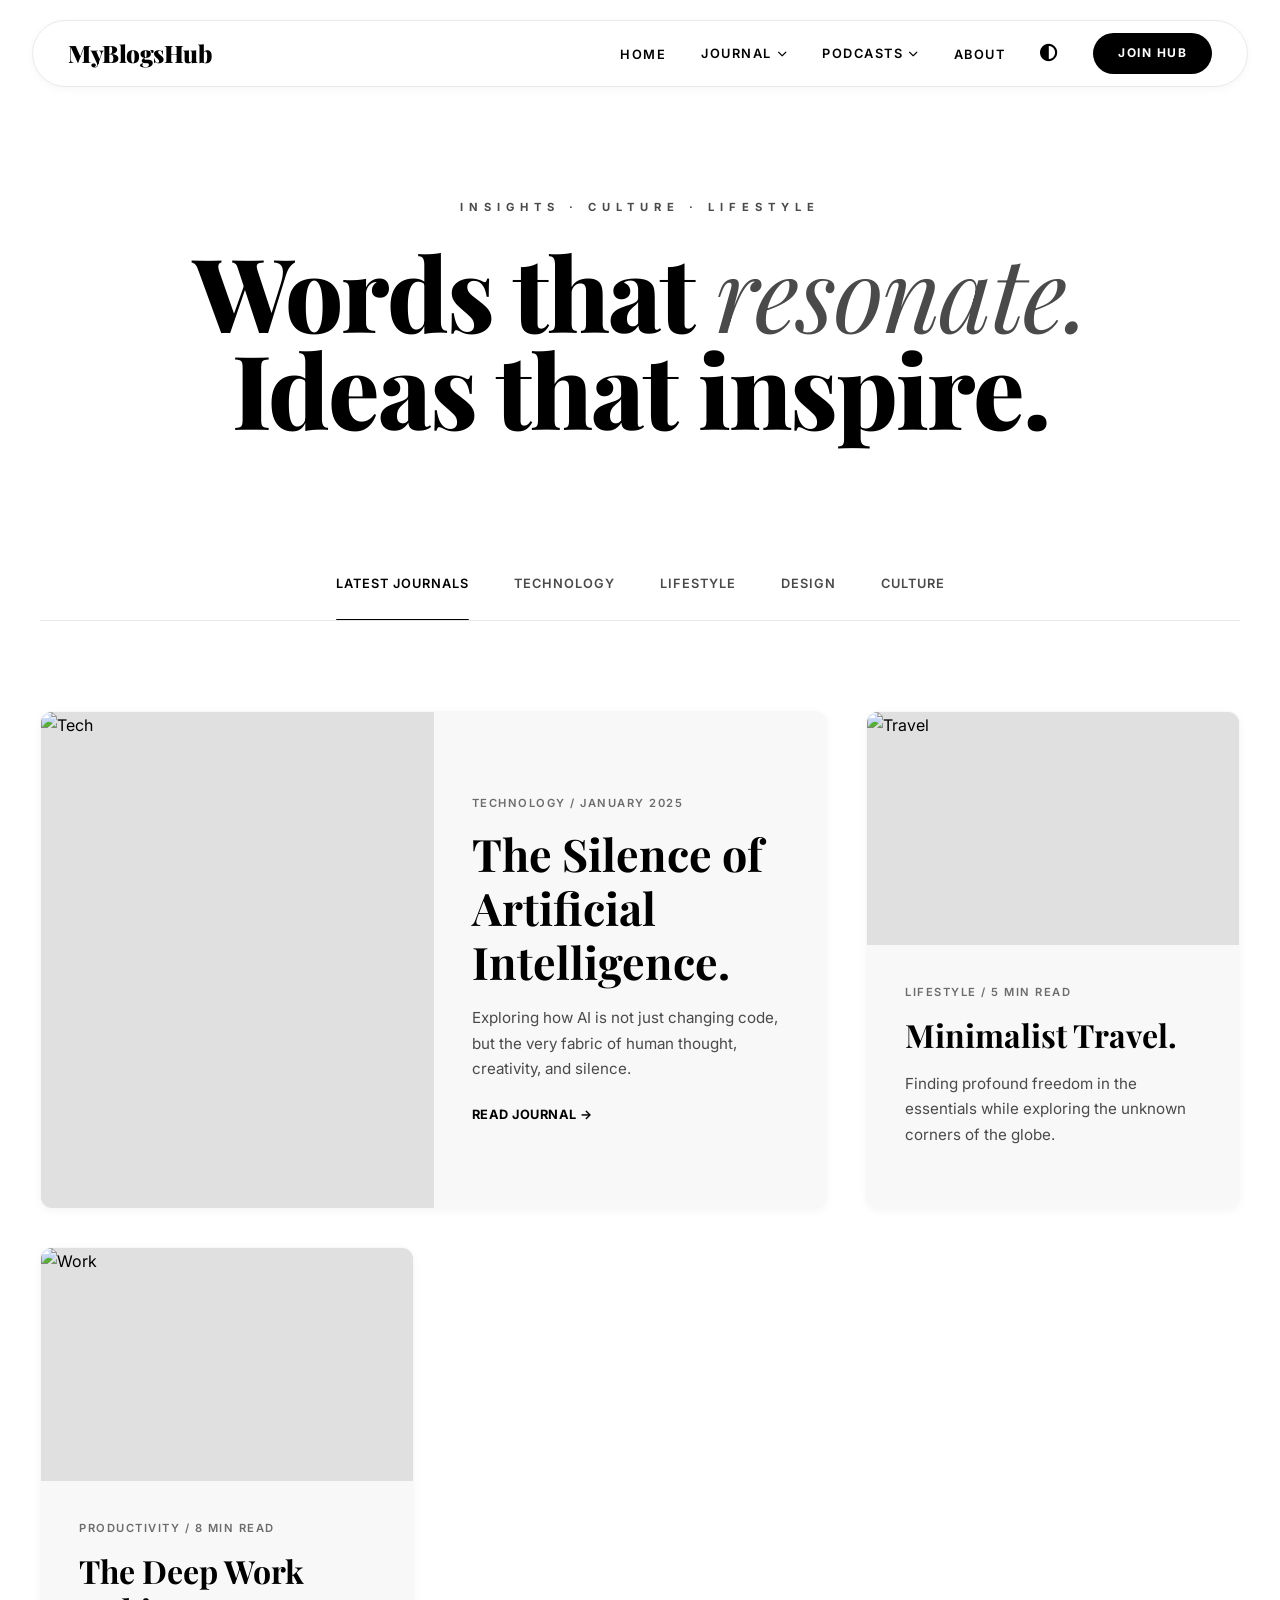
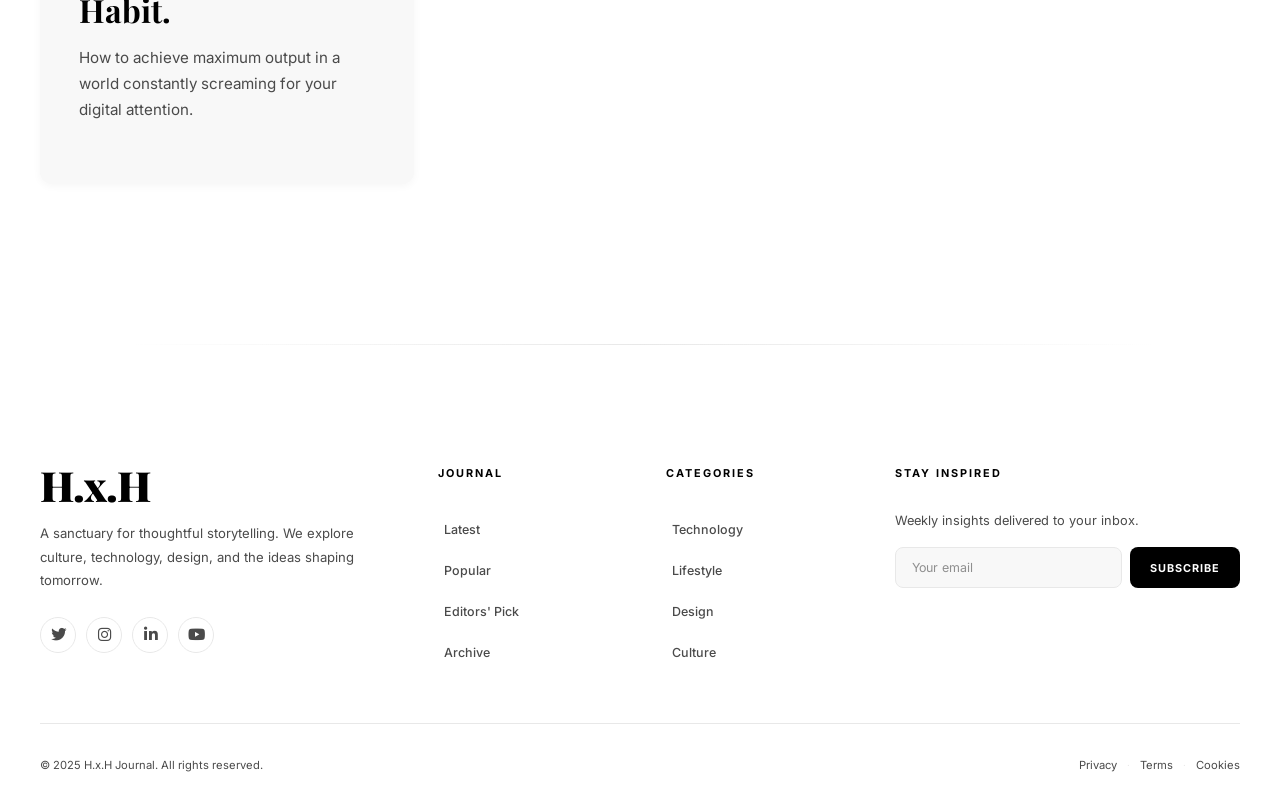
==== commit f7142a53: "Premium footer redesign: gradient divider, cleaner links, newsletter-text class, hover effects" ====
--- a/index.html
+++ b/index.html
@@ -195,23 +195,25 @@
     </section>
   </main>
 
-  <footer class="container">
-    <div class="footer-grid">
-      <div class="footer-col footer-about">
-        <div class="footer-logo">H.x.H</div>
-        <p>A sanctuary for thoughtful storytelling. We explore culture, technology, design, and the ideas shaping tomorrow.</p>
-        <div class="social-icons">
-          <a href="#" aria-label="Twitter"><i class="fab fa-twitter"></i></a>
-          <a href="#" aria-label="Instagram"><i class="fab fa-instagram"></i></a>
-          <a href="#" aria-label="LinkedIn"><i class="fab fa-linkedin-in"></i></a>
-          <a href="#" aria-label="YouTube"><i class="fab fa-youtube"></i></a>
+  <footer>
+    <div class="container">
+      <div class="footer-grid">
+        <div class="footer-col footer-about">
+          <div class="footer-logo">H.x.H</div>
+          <p>A sanctuary for thoughtful storytelling. We explore culture, technology, design, and the ideas shaping tomorrow.</p>
+          <div class="social-icons">
+            <a href="#" aria-label="Twitter"><i class="fab fa-twitter"></i></a>
+            <a href="#" aria-label="Instagram"><i class="fab fa-instagram"></i></a>
+            <a href="#" aria-label="LinkedIn"><i class="fab fa-linkedin-in"></i></a>
+            <a href="#" aria-label="YouTube"><i class="fab fa-youtube"></i></a>
+          </div>
         </div>
+        <div class="footer-col"><h4>Journal</h4><ul class="footer-links"><li><a href="blogs.html?category=all">Latest</a></li><li><a href="blogs.html?category=all">Popular</a></li><li><a href="blogs.html?category=all">Editors' Pick</a></li><li><a href="blogs.html?category=all">Archive</a></li></ul></div>
+        <div class="footer-col"><h4>Categories</h4><ul class="footer-links"><li><a href="blogs.html?category=technology">Technology</a></li><li><a href="blogs.html?category=lifestyle">Lifestyle</a></li><li><a href="blogs.html?category=design">Design</a></li><li><a href="blogs.html?category=culture">Culture</a></li></ul></div>
+        <div class="footer-col"><h4>Stay Inspired</h4><p class="newsletter-text">Weekly insights delivered to your inbox.</p><form class="newsletter-form" onsubmit="event.preventDefault();this.querySelector('input').value='';this.querySelector('button').textContent='Subscribed!';setTimeout(()=>this.querySelector('button').textContent='Subscribe',2000);"><input type="email" placeholder="Your email" required><button type="submit">Subscribe</button></form></div>
       </div>
-      <div class="footer-col"><h4>Journal</h4><ul class="footer-links"><li><a href="blogs.html?category=all">Latest</a></li><li><a href="blogs.html?category=all">Popular</a></li><li><a href="blogs.html?category=all">Editors' Pick</a></li><li><a href="blogs.html?category=all">Archive</a></li></ul></div>
-      <div class="footer-col"><h4>Categories</h4><ul class="footer-links"><li><a href="blogs.html?category=technology">Technology</a></li><li><a href="blogs.html?category=lifestyle">Lifestyle</a></li><li><a href="blogs.html?category=design">Design</a></li><li><a href="blogs.html?category=culture">Culture</a></li></ul></div>
-      <div class="footer-col"><h4>Stay Inspired</h4><p style="color:var(--sub-text);font-size:clamp(0.78rem,1vw,0.9rem);margin-bottom:15px;">Weekly insights delivered to your inbox.</p><form class="newsletter-form" onsubmit="event.preventDefault();this.querySelector('input').value='';this.querySelector('button').textContent='Subscribed!';setTimeout(()=>this.querySelector('button').textContent='Subscribe',2000);"><input type="email" placeholder="Your email address" required><button type="submit">Subscribe</button></form></div>
+      <div class="footer-bottom"><span>&copy; 2025 H.x.H Journal. All rights reserved.</span><div class="footer-links-row"><a href="#">Privacy</a><span class="dot">&middot;</span><a href="#">Terms</a><span class="dot">&middot;</span><a href="#">Cookies</a></div></div>
     </div>
-    <div class="footer-bottom"><span>&copy; 2025 H.x.H Journal. All rights reserved.</span><div><a href="#">Privacy Policy</a> · <a href="#">Terms of Service</a> · <a href="#">Cookies</a></div></div>
   </footer>
 
   <script src="js/app.js"></script>
--- a/css/style.css
+++ b/css/style.css
@@ -549,157 +549,222 @@
 
 /* Footer */
 footer {
-  padding: clamp(70px, 10vw, 100px) 0 clamp(30px, 4vw, 40px);
-  border-top: 1px solid var(--border-color);
-  margin-top: 20px;
+  padding: clamp(80px, 12vw, 120px) 0 0;
+  margin-top: 40px;
+  position: relative;
+}
+
+footer::before {
+  content: '';
+  position: absolute;
+  top: 0;
+  left: 10%;
+  right: 10%;
+  height: 1px;
+  background: linear-gradient(90deg, transparent, var(--border-color), transparent);
 }
 
 .footer-grid {
   display: grid;
   grid-template-columns: 2fr 1fr 1fr 1.5fr;
-  gap: clamp(25px, 4vw, 50px);
-  margin-bottom: clamp(35px, 6vw, 60px);
+  gap: clamp(30px, 5vw, 60px);
+  padding-bottom: clamp(40px, 6vw, 60px);
 }
 
 .footer-col h4 {
   font-family: 'Inter', sans-serif;
   font-weight: 700;
-  font-size: clamp(0.72rem, 0.9vw, 0.85rem);
+  font-size: clamp(0.68rem, 0.85vw, 0.8rem);
   text-transform: uppercase;
-  letter-spacing: 1.5px;
-  margin-bottom: clamp(18px, 2.5vw, 25px);
-  color: var(--text-color);
+  letter-spacing: 2px;
+  margin-bottom: clamp(20px, 2.5vw, 28px);
+  color: var(--text-color);
+  position: relative;
 }
 
 .footer-logo {
   font-family: 'Playfair Display', serif;
-  font-size: clamp(1.8rem, 3vw, 2.2rem);
+  font-size: clamp(2rem, 3.5vw, 2.6rem);
   font-weight: 900;
   line-height: 1;
-  margin-bottom: 18px;
-  color: var(--text-color);
+  margin-bottom: 16px;
+  color: var(--text-color);
+  letter-spacing: -1px;
 }
 
 .footer-about p {
   color: var(--sub-text);
   font-size: clamp(0.82rem, 1vw, 0.95rem);
   line-height: 1.8;
-  margin-bottom: 20px;
+  margin-bottom: 24px;
   max-width: 380px;
+}
+
+.newsletter-text {
+  color: var(--sub-text);
+  font-size: clamp(0.78rem, 1vw, 0.88rem);
+  margin-bottom: 16px;
+  line-height: 1.6;
+}
+
+.footer-links-row {
+  display: flex;
+  align-items: center;
+  gap: 10px;
+}
+
+.footer-links-row a {
+  color: var(--sub-text);
+  text-decoration: none;
+  transition: color 0.3s var(--ease-out-expo);
+}
+
+.footer-links-row a:hover { color: var(--text-color); }
+
+.dot {
+  color: var(--border-color);
+  font-size: 0.6rem;
 }
 
 .footer-links {
   list-style: none;
   display: flex;
   flex-direction: column;
-  gap: clamp(10px, 1.5vw, 14px);
+  gap: 12px;
 }
 
 .footer-links a {
   color: var(--sub-text);
   text-decoration: none;
-  font-size: clamp(0.8rem, 1vw, 0.9rem);
+  font-size: clamp(0.78rem, 0.95vw, 0.88rem);
   font-weight: 500;
-  transition: color 0.35s var(--ease-out-expo), transform 0.35s var(--ease-out-expo);
-  display: inline-block;
+  transition: color 0.3s var(--ease-out-expo), transform 0.3s var(--ease-out-expo);
+  display: inline-flex;
+  align-items: center;
+  gap: 6px;
+}
+
+.footer-links a::before {
+  content: '';
+  width: 0;
+  height: 1px;
+  background: var(--text-color);
+  transition: width 0.3s var(--ease-out-expo);
 }
 
 .footer-links a:visited, .footer-links a:active, .footer-links a:focus { color: var(--sub-text); }
-.footer-links a:hover { color: var(--text-color); transform: translateX(4px); }
+
+.footer-links a:hover {
+  color: var(--text-color);
+  transform: translateX(6px);
+}
+
+.footer-links a:hover::before {
+  width: 12px;
+  margin-right: 4px;
+}
 
 .social-icons {
   display: flex;
-  gap: clamp(12px, 2vw, 18px);
-  margin-top: 5px;
+  gap: 10px;
   flex-wrap: wrap;
 }
 
 .social-icons a {
   color: var(--sub-text);
-  font-size: clamp(1rem, 1.5vw, 1.2rem);
-  transition: color 0.35s var(--ease-out-expo), transform 0.4s var(--ease-out-expo);
+  font-size: clamp(0.9rem, 1.2vw, 1.05rem);
+  transition: all 0.35s var(--ease-out-expo);
   display: flex;
   align-items: center;
   justify-content: center;
-  width: 38px;
-  height: 38px;
+  width: 36px;
+  height: 36px;
   border-radius: 50%;
   border: 1px solid var(--border-color);
   text-decoration: none;
 }
 
 .social-icons a:hover {
-  color: var(--text-color);
-  transform: translateY(-4px);
+  color: var(--bg-color);
+  background: var(--text-color);
   border-color: var(--text-color);
-}
-
-.newsletter-form { display: flex; flex-direction: column; gap: 12px; }
+  transform: translateY(-3px);
+  box-shadow: 0 6px 20px rgba(0, 0, 0, 0.08);
+}
+
+.newsletter-form {
+  display: flex;
+  gap: 8px;
+  align-items: stretch;
+}
 
 .newsletter-form input {
-  background: transparent;
+  flex: 1;
+  background: var(--card-bg);
   border: 1px solid var(--border-color);
-  padding: clamp(10px, 1.5vw, 12px) clamp(14px, 2vw, 18px);
+  padding: clamp(10px, 1.2vw, 12px) clamp(14px, 1.8vw, 16px);
   color: var(--text-color);
   font-family: 'Inter', sans-serif;
-  font-size: clamp(0.8rem, 1vw, 0.9rem);
-  border-radius: var(--radius-sm);
+  font-size: clamp(0.78rem, 0.9vw, 0.85rem);
+  border-radius: 8px;
   outline: none;
-  transition: border-color 0.35s var(--ease-out-expo), box-shadow 0.35s var(--ease-out-expo);
-  width: 100%;
-}
-
-.newsletter-form input::placeholder { color: var(--sub-text); opacity: 0.7; }
+  transition: all 0.3s var(--ease-out-expo);
+  min-width: 0;
+}
+
+.newsletter-form input::placeholder { color: var(--sub-text); opacity: 0.6; }
 
 .newsletter-form input:focus {
   border-color: var(--text-color);
-  box-shadow: 0 0 0 3px rgba(128, 128, 128, 0.1);
+  box-shadow: 0 0 0 3px rgba(128, 128, 128, 0.06);
 }
 
 .newsletter-form button {
   background: var(--text-color);
   color: var(--bg-color);
   border: none;
-  padding: clamp(10px, 1.5vw, 12px) clamp(18px, 2.5vw, 24px);
+  padding: clamp(10px, 1.2vw, 12px) clamp(16px, 2vw, 20px);
   font-family: 'Inter', sans-serif;
   font-weight: 700;
-  font-size: clamp(0.7rem, 0.9vw, 0.8rem);
+  font-size: clamp(0.65rem, 0.85vw, 0.75rem);
   text-transform: uppercase;
   letter-spacing: 1px;
-  border-radius: var(--radius-sm);
+  border-radius: 8px;
   cursor: pointer;
-  transition: opacity 0.35s var(--ease-out-expo), transform 0.35s var(--ease-out-expo);
+  transition: all 0.3s var(--ease-out-expo);
   white-space: nowrap;
 }
 
-.newsletter-form button:hover { opacity: 0.82; transform: translateY(-2px); }
-.newsletter-form button:active { transform: scale(0.97); }
+.newsletter-form button:hover { opacity: 0.85; transform: translateY(-1px); }
+.newsletter-form button:active { transform: scale(0.96); }
 
 .footer-bottom {
   display: flex;
   justify-content: space-between;
   align-items: center;
-  padding-top: clamp(20px, 3vw, 30px);
+  padding: clamp(22px, 3vw, 32px) 0;
   border-top: 1px solid var(--border-color);
-  font-size: clamp(0.72rem, 0.9vw, 0.85rem);
+  font-size: clamp(0.7rem, 0.85vw, 0.8rem);
   color: var(--sub-text);
   flex-wrap: wrap;
   gap: 12px;
+  margin-top: 0;
 }
 
 .footer-bottom a {
   color: var(--sub-text);
   text-decoration: none;
-  transition: color 0.35s var(--ease-out-expo);
-}
-
-.footer-bottom a:hover { color: var(--text-color); text-decoration: underline; }
+  transition: color 0.3s var(--ease-out-expo);
+}
+
+.footer-bottom a:hover { color: var(--text-color); }
 
 /* Media Queries - shared */
 @media (max-width: 1100px) {
-  .footer-grid { grid-template-columns: 1.5fr 1fr 1fr; gap: 35px; }
+  .footer-grid { grid-template-columns: 1.5fr 1fr 1.2fr; gap: 30px; }
   .footer-grid .footer-col:last-child { grid-column: span 3; }
   .footer-about p { max-width: 100%; }
+  .newsletter-form { flex-direction: column; }
 }
 
 @media (max-width: 768px) {
@@ -780,9 +845,10 @@
 
   .nav-wrap { padding: 10px 22px; border-radius: 50px; }
   .nav-wrap.scrolled { padding: 7px 20px; border-radius: 40px; }
-  .footer-grid { grid-template-columns: 1fr 1fr; gap: 30px; }
+  .footer-grid { grid-template-columns: 1fr 1fr; gap: 35px; }
   .footer-grid .footer-col:last-child { grid-column: span 2; }
   .footer-about { grid-column: span 2; }
+  .newsletter-form { flex-direction: row; }
 
   .dropdown-toggle {
     display: inline-flex;
@@ -812,9 +878,10 @@
   .card-desc { font-size: 0.78rem; }
   .cat-pill { padding: 6px 14px; font-size: 0.65rem; }
   .search-box { padding: 10px 16px; }
-  .footer-grid { grid-template-columns: 1fr; gap: 28px; }
+  .footer-grid { grid-template-columns: 1fr; gap: 35px; }
   .footer-grid .footer-col:last-child, .footer-about { grid-column: span 1; }
-  .footer-bottom { flex-direction: column; text-align: center; }
+  .newsletter-form { flex-direction: column; }
+  .footer-bottom { flex-direction: column; text-align: center; gap: 8px; }
 }
 
 @media (prefers-reduced-motion: reduce) {
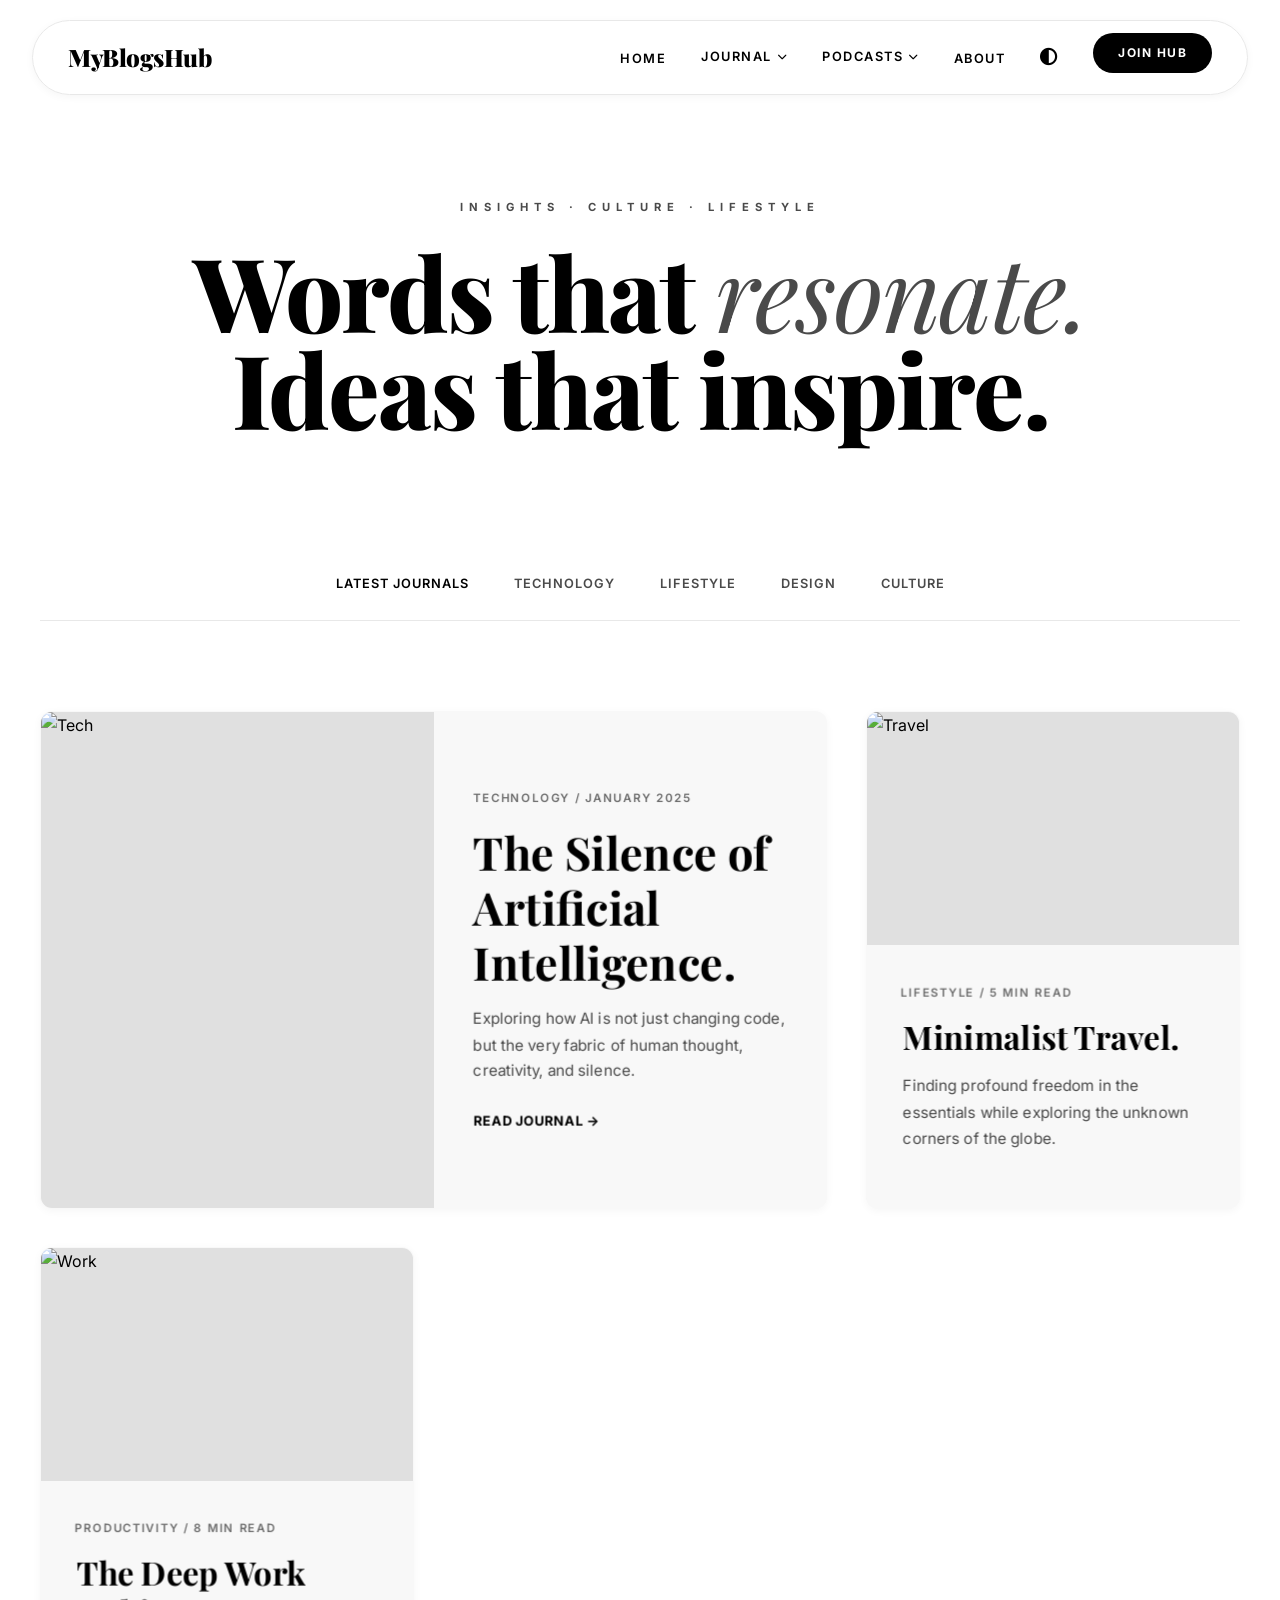
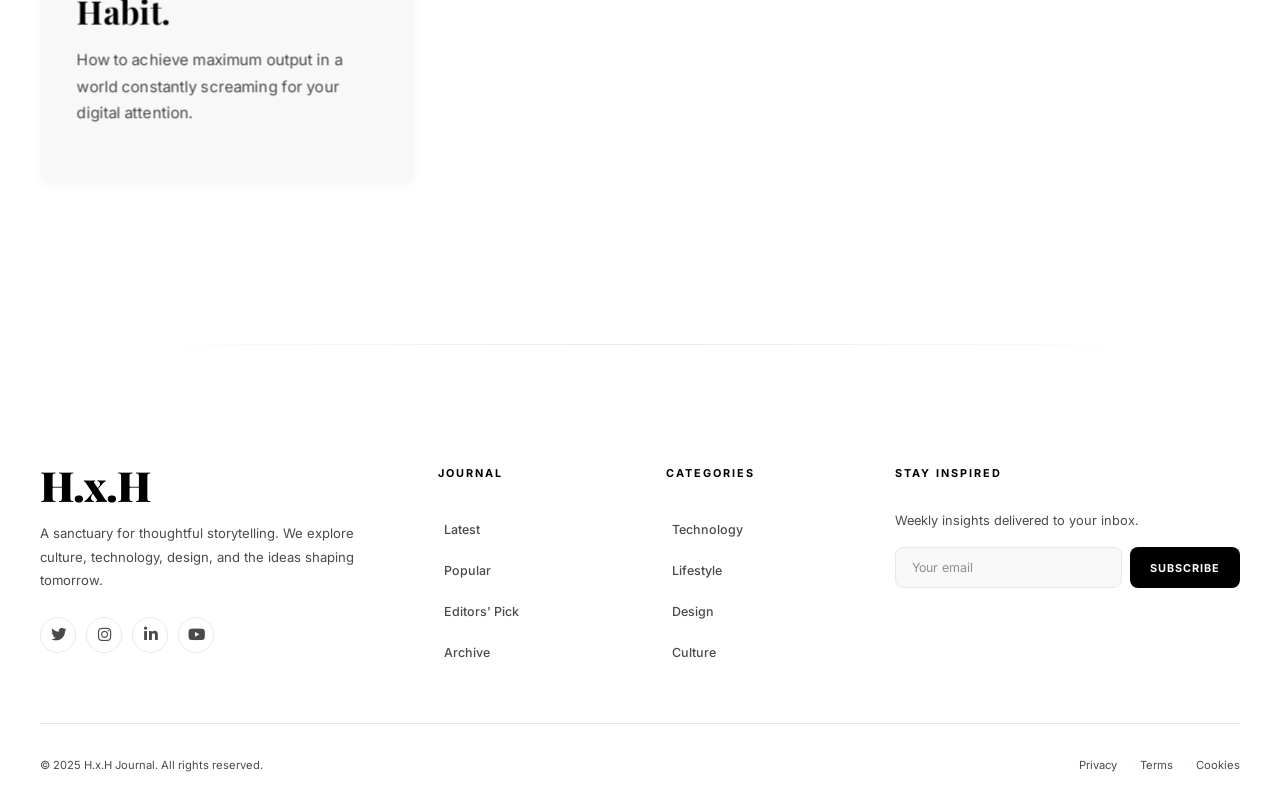
==== commit f7770a45: "Premium: 3D tilt cards, ripple buttons, magnetic nav, gradient text, scrollbar" ====
--- a/index.html
+++ b/index.html
@@ -159,33 +159,33 @@
     </section>
     <section class="container">
       <div class="filter-bar reveal">
-        <button class="filter-item active">Latest Journals</button>
-        <button class="filter-item">Technology</button>
-        <button class="filter-item">Lifestyle</button>
-        <button class="filter-item">Design</button>
-        <button class="filter-item">Culture</button>
+        <button class="filter-item active ripple-btn">Latest Journals</button>
+        <button class="filter-item ripple-btn">Technology</button>
+        <button class="filter-item ripple-btn">Lifestyle</button>
+        <button class="filter-item ripple-btn">Design</button>
+        <button class="filter-item ripple-btn">Culture</button>
       </div>
       <div class="blog-masonry" id="blogGrid">
-        <article class="blog-card featured reveal" data-reveal-delay="100">
+        <article class="blog-card featured reveal tilt-card" data-reveal-delay="100">
           <div class="card-img-wrap"><img src="https://images.unsplash.com/photo-1499750310107-5fef28a66643?auto=format&fit=crop&w=1200&q=80" alt="Tech" loading="lazy"></div>
-          <div class="card-content">
+          <div class="card-content tilt-card-inner">
             <span class="card-meta">Technology / January 2025</span>
             <h2 class="card-title">The Silence of Artificial Intelligence.</h2>
             <p class="card-desc">Exploring how AI is not just changing code, but the very fabric of human thought, creativity, and silence.</p>
             <a href="#" class="card-link">Read Journal &rarr;</a>
           </div>
         </article>
-        <article class="blog-card reveal" data-reveal-delay="200">
+        <article class="blog-card reveal tilt-card" data-reveal-delay="200">
           <div class="card-img-wrap"><img src="https://images.unsplash.com/photo-1516483638261-f4dbaf036963?auto=format&fit=crop&w=800&q=80" alt="Travel" loading="lazy"></div>
-          <div class="card-content">
+          <div class="card-content tilt-card-inner">
             <span class="card-meta">Lifestyle / 5 min read</span>
             <h2 class="card-title">Minimalist Travel.</h2>
             <p class="card-desc">Finding profound freedom in the essentials while exploring the unknown corners of the globe.</p>
           </div>
         </article>
-        <article class="blog-card reveal" data-reveal-delay="300">
+        <article class="blog-card reveal tilt-card" data-reveal-delay="300">
           <div class="card-img-wrap"><img src="https://images.unsplash.com/photo-1515378791036-0648a3ef77b2?auto=format&fit=crop&w=800&q=80" alt="Work" loading="lazy"></div>
-          <div class="card-content">
+          <div class="card-content tilt-card-inner">
             <span class="card-meta">Productivity / 8 min read</span>
             <h2 class="card-title">The Deep Work Habit.</h2>
             <p class="card-desc">How to achieve maximum output in a world constantly screaming for your digital attention.</p>
--- a/css/style.css
+++ b/css/style.css
@@ -12,12 +12,14 @@
   --shadow-md: 0 8px 30px rgba(0,0,0,0.06);
   --shadow-lg: 0 20px 60px rgba(0,0,0,0.08);
   --shadow-hover: 0 25px 70px rgba(0,0,0,0.1);
-  --ease-out-expo: cubic-bezier(0.19, 1, 0.22, 1);
-  --ease-in-out: cubic-bezier(0.65, 0, 0.35, 1);
+  --spring: cubic-bezier(0.34, 1.56, 0.64, 1);
+  --smooth: cubic-bezier(0.22, 1, 0.36, 1);
+  --snap: cubic-bezier(0.5, 0, 0, 1);
   --radius-sm: 6px;
   --radius-md: 12px;
   --radius-lg: 20px;
   --radius-full: 100px;
+  --transition-base: 0.5s;
 }
 
 .dark-theme {
@@ -42,11 +44,16 @@
   overflow-x: hidden;
 }
 
+::-webkit-scrollbar { width: 7px; }
+::-webkit-scrollbar-track { background: transparent; }
+::-webkit-scrollbar-thumb { background: var(--border-color); border-radius: 10px; transition: background 0.3s; }
+::-webkit-scrollbar-thumb:hover { background: var(--sub-text); }
+
 body {
   font-family: 'Inter', sans-serif;
   background: var(--bg-color);
   color: var(--text-color);
-  transition: background-color 0.6s var(--ease-out-expo), color 0.6s var(--ease-out-expo);
+  transition: background-color 0.8s var(--smooth), color 0.8s var(--smooth);
   line-height: 1.7;
   overflow-x: hidden;
   -webkit-font-smoothing: antialiased;
@@ -58,12 +65,97 @@
 
 /* Page Entrance */
 @keyframes pageIn {
-  0% { opacity: 0; transform: translateY(12px); }
-  100% { opacity: 1; transform: translateY(0); }
+  0% { opacity: 0; transform: translateY(20px) scale(0.97); }
+  100% { opacity: 1; transform: translateY(0) scale(1); }
 }
 
 main {
-  animation: pageIn 0.8s var(--ease-out-expo) both;
+  animation: pageIn 1s var(--smooth) both;
+}
+
+/* Keyframes */
+@keyframes fadeUp {
+  0% { opacity: 0; transform: translateY(35px) scale(0.96); }
+  100% { opacity: 1; transform: translateY(0) scale(1); }
+}
+
+@keyframes fadeIn {
+  0% { opacity: 0; }
+  100% { opacity: 1; }
+}
+
+@keyframes scaleIn {
+  0% { opacity: 0; transform: scale(0.88); }
+  100% { opacity: 1; transform: scale(1); }
+}
+
+@keyframes float {
+  0%, 100% { transform: translateY(0) rotate(0deg); }
+  33% { transform: translateY(-6px) rotate(0.5deg); }
+  66% { transform: translateY(-3px) rotate(-0.5deg); }
+}
+
+@keyframes breathe {
+  0%, 100% { transform: scale(1); }
+  50% { transform: scale(1.04); }
+}
+
+@keyframes shimmerSlide {
+  0% { background-position: 200% center; }
+  100% { background-position: -200% center; }
+}
+
+@keyframes gradientFlow {
+  0% { background-position: 0% 50%; }
+  50% { background-position: 100% 50%; }
+  100% { background-position: 0% 50%; }
+}
+
+@keyframes pulseDot {
+  0%, 100% { opacity: 1; transform: scale(1); }
+  50% { opacity: 0.3; transform: scale(0.6); }
+}
+
+@keyframes borderGlow {
+  0%, 100% { background-position: 0% 50%; }
+  50% { background-position: 100% 50%; }
+}
+
+@keyframes slideIn {
+  0% { transform: scaleX(0); }
+  100% { transform: scaleX(1); }
+}
+
+@keyframes rippleAnim {
+  0% { transform: scale(0); opacity: 0.5; }
+  100% { transform: scale(4); opacity: 0; }
+}
+
+@keyframes textShimmer {
+  0% { background-position: -200% center; }
+  100% { background-position: 200% center; }
+}
+
+@keyframes cardBorderFlow {
+  0% { background-position: 0% 50%; }
+  50% { background-position: 100% 50%; }
+  100% { background-position: 0% 50%; }
+}
+
+@keyframes scaleBounce {
+  0% { transform: scale(0.9); opacity: 0; }
+  60% { transform: scale(1.03); opacity: 1; }
+  100% { transform: scale(1); opacity: 1; }
+}
+
+/* Gradient text utility */
+.gradient-text {
+  background: linear-gradient(135deg, var(--text-color) 0%, var(--text-color) 30%, var(--sub-text) 70%, var(--text-color) 100%);
+  background-size: 200% 200%;
+  -webkit-background-clip: text;
+  -webkit-text-fill-color: transparent;
+  background-clip: text;
+  animation: gradientFlow 5s ease-in-out infinite;
 }
 
 /* Header */
@@ -73,12 +165,12 @@
   left: 0;
   right: 0;
   z-index: 1000;
-  transition: transform 0.5s var(--ease-out-expo), opacity 0.5s var(--ease-out-expo);
+  transition: transform 0.7s var(--smooth), opacity 0.7s var(--smooth);
   will-change: transform;
 }
 
 header.hidden {
-  transform: translateY(-120px);
+  transform: translateY(-130px);
   opacity: 0;
   pointer-events: none;
 }
@@ -96,7 +188,7 @@
   display: flex;
   justify-content: space-between;
   align-items: center;
-  transition: all 0.4s var(--ease-out-expo);
+  transition: all 0.6s var(--smooth);
   will-change: padding, width, border-radius;
   box-shadow: var(--shadow-sm);
 }
@@ -116,18 +208,22 @@
   color: var(--text-color);
   cursor: pointer;
   white-space: nowrap;
-  transition: opacity 0.35s var(--ease-out-expo), transform 0.35s var(--ease-out-expo);
+  transition: opacity 0.4s var(--smooth), transform 0.5s var(--spring);
   text-decoration: none;
-}
-
-.logo:hover { opacity: 0.7; transform: scale(1.03); }
+  display: inline-block;
+}
+
+.logo:hover { opacity: 0.7; transform: scale(1.05); }
 
 .about-image img {
   width: 100%;
   height: 100%;
   object-fit: contain;
   padding: 20px;
-}
+  transition: transform 0.8s var(--smooth);
+}
+
+.about-image:hover img { transform: scale(1.03); }
 
 .nav-links {
   display: flex;
@@ -143,12 +239,25 @@
   font-weight: 600;
   text-transform: uppercase;
   letter-spacing: 1.5px;
-  transition: opacity 0.35s var(--ease-out-expo), transform 0.35s var(--ease-out-expo);
+  transition: opacity 0.4s var(--smooth), transform 0.5s var(--spring);
   white-space: nowrap;
   display: inline-block;
-}
-
-.nav-links a:hover { opacity: 0.4; transform: translateY(-1px); }
+  position: relative;
+}
+
+.nav-links a::after {
+  content: '';
+  position: absolute;
+  bottom: -3px;
+  left: 0;
+  width: 0;
+  height: 1.5px;
+  background: var(--text-color);
+  transition: width 0.5s var(--snap);
+}
+
+.nav-links a:hover::after { width: 100%; }
+.nav-links a:hover { opacity: 0.5; transform: translateY(-2px); }
 
 .nav-links a:visited, .nav-links a:active, .nav-links a:focus {
   color: var(--text-color);
@@ -176,7 +285,7 @@
 
 .dropdown-toggle i {
   font-size: 0.6rem;
-  transition: transform 0.4s var(--ease-out-expo);
+  transition: transform 0.6s var(--snap);
 }
 
 .dropdown-parent.show .dropdown-toggle i,
@@ -210,7 +319,7 @@
   font-size: 0.9rem;
   letter-spacing: 1.2px;
   color: var(--sub-text);
-  transition: all 0.3s var(--ease-out-expo);
+  transition: all 0.35s var(--smooth);
   text-transform: capitalize;
   width: 100%;
   text-align: center;
@@ -244,7 +353,7 @@
     position: absolute;
     top: calc(100% + 18px);
     left: 50%;
-    transform: translateX(-50%) translateY(8px);
+    transform: translateX(-50%) translateY(12px) scale(0.94);
     background: var(--glass-bg);
     backdrop-filter: blur(30px) saturate(1.2);
     -webkit-backdrop-filter: blur(30px) saturate(1.2);
@@ -256,17 +365,18 @@
     opacity: 0;
     visibility: hidden;
     pointer-events: none;
-    transition: all 0.35s var(--ease-out-expo);
+    transition: all 0.45s var(--snap);
     box-shadow: var(--shadow-md);
     text-align: left;
     display: block;
+    transform-origin: top center;
   }
 
   .dropdown-parent.show .dropdown-menu {
     opacity: 1;
     visibility: visible;
     pointer-events: all;
-    transform: translateX(-50%) translateY(0);
+    transform: translateX(-50%) translateY(0) scale(1);
   }
 
   .dropdown-menu li a { padding: 10px 22px; font-size: 0.72rem; text-align: left; }
@@ -280,11 +390,12 @@
   font-size: 1.1rem;
   outline: none;
   padding: 0;
-  transition: transform 0.6s var(--ease-out-expo);
+  transition: transform 0.8s var(--spring);
   will-change: transform;
-}
-
-.theme-toggle:hover { transform: rotate(30deg); }
+  position: relative;
+}
+
+.theme-toggle:hover { transform: rotate(50deg) scale(1.15); }
 
 .join-hub-btn {
   background: var(--text-color);
@@ -294,14 +405,16 @@
   font-size: 0.75rem !important;
   font-weight: 700 !important;
   opacity: 1 !important;
-  transition: all 0.35s var(--ease-out-expo) !important;
+  transition: all 0.45s var(--spring) !important;
   display: inline-block;
+  position: relative;
+  overflow: hidden;
 }
 
 .join-hub-btn:hover {
-  transform: translateY(-2px);
+  transform: translateY(-3px) scale(1.03);
   opacity: 0.9 !important;
-  box-shadow: 0 8px 25px rgba(0, 0, 0, 0.1);
+  box-shadow: 0 10px 30px rgba(0, 0, 0, 0.12);
 }
 
 .hamburger-icon {
@@ -312,10 +425,10 @@
   color: var(--text-color);
   cursor: pointer;
   z-index: 1002;
-  transition: all 0.35s var(--ease-out-expo);
-}
-
-.hamburger-icon:hover { opacity: 0.6; transform: scale(1.1); }
+  transition: all 0.45s var(--spring);
+}
+
+.hamburger-icon:hover { opacity: 0.6; transform: scale(1.2) rotate(5deg); }
 
 #closeBtn { display: none; }
 
@@ -330,23 +443,23 @@
   text-transform: uppercase;
   letter-spacing: 1.5px;
   margin-bottom: 30px;
-  transition: all 0.35s var(--ease-out-expo);
+  transition: all 0.45s var(--smooth);
   background: none;
   border: none;
   font-family: 'Inter', sans-serif;
   text-decoration: none;
 }
 
-.back-btn:hover { color: var(--text-color); gap: 12px; }
-.back-btn i { transition: transform 0.35s var(--ease-out-expo); }
-.back-btn:hover i { transform: translateX(-4px); }
+.back-btn:hover { color: var(--text-color); gap: 16px; }
+.back-btn i { transition: transform 0.45s var(--snap); }
+.back-btn:hover i { transform: translateX(-6px); }
 
 /* Search & Category pills */
 .search-wrap {
   display: flex;
   justify-content: center;
   margin-bottom: 40px;
-  animation: fadeUp 0.7s 0.1s var(--ease-out-expo) both;
+  animation: fadeUp 0.9s 0.1s var(--smooth) both;
 }
 
 .search-box {
@@ -359,12 +472,13 @@
   padding: 12px 22px;
   width: 100%;
   max-width: 550px;
-  transition: all 0.4s var(--ease-out-expo);
+  transition: all 0.5s var(--smooth);
 }
 
 .search-box:focus-within {
   border-color: var(--text-color);
-  box-shadow: 0 0 0 6px rgba(128, 128, 128, 0.06);
+  box-shadow: 0 0 0 8px rgba(128, 128, 128, 0.05);
+  transform: scale(1.015);
 }
 
 .search-box i { color: var(--sub-text); font-size: 1rem; }
@@ -387,7 +501,7 @@
   flex-wrap: wrap;
   gap: clamp(8px, 1.5vw, 14px);
   margin-bottom: 50px;
-  animation: fadeUp 0.7s 0.2s var(--ease-out-expo) both;
+  animation: fadeUp 0.9s 0.2s var(--smooth) both;
 }
 
 .cat-pill {
@@ -402,37 +516,90 @@
   cursor: pointer;
   text-transform: uppercase;
   letter-spacing: 1px;
-  transition: all 0.35s var(--ease-out-expo);
+  transition: all 0.45s var(--spring);
   white-space: nowrap;
   text-decoration: none;
   display: inline-block;
+  position: relative;
+  overflow: hidden;
 }
 
 .cat-pill:hover, .cat-pill.active {
   background: var(--text-color);
   color: var(--bg-color);
   border-color: var(--text-color);
-  transform: translateY(-2px);
-  box-shadow: 0 6px 20px rgba(0, 0, 0, 0.1);
+  transform: translateY(-3px) scale(1.03);
+  box-shadow: 0 8px 25px rgba(0, 0, 0, 0.1);
 }
 
 .cat-pill.all-pill { background: transparent; }
 
-/* Card styles (shared) */
+/* 3D Tilt Card styles */
+.tilt-card {
+  transform-style: preserve-3d;
+  perspective: 1200px;
+}
+
+.tilt-card-inner {
+  transition: transform 0.15s var(--smooth);
+  transform-style: preserve-3d;
+  will-change: transform;
+}
+
+.tilt-card .card-content {
+  transform: translateZ(20px);
+}
+
+.tilt-card .card-img-wrap {
+  transform: translateZ(0);
+  transition: transform 0.5s var(--smooth);
+}
+
+.tilt-card:hover .card-img-wrap {
+  transform: translateZ(10px);
+}
+
+.tilt-card .card-meta {
+  transform: translateZ(15px);
+}
+
+.tilt-card .card-link {
+  transform: translateZ(25px);
+}
+
+/* Card styles */
 .blog-card, .podcast-card {
   background: var(--card-bg);
   border-radius: var(--radius-md);
   overflow: hidden;
-  transition: transform 0.5s var(--ease-out-expo), box-shadow 0.5s var(--ease-out-expo), border-color 0.4s var(--ease-out-expo);
+  transition: transform 0.6s var(--spring), box-shadow 0.6s var(--smooth), border-color 0.5s var(--smooth);
   display: flex;
   flex-direction: column;
   border: 1px solid transparent;
   will-change: transform;
   box-shadow: var(--shadow-sm);
+  position: relative;
+}
+
+.blog-card::before, .podcast-card::before {
+  content: '';
+  position: absolute;
+  inset: -2px;
+  border-radius: calc(var(--radius-md) + 2px);
+  background: linear-gradient(135deg, transparent 40%, var(--border-color) 50%, transparent 60%);
+  background-size: 200% 200%;
+  opacity: 0;
+  transition: opacity 0.6s var(--smooth);
+  z-index: -1;
+}
+
+.blog-card:hover::before, .podcast-card:hover::before {
+  opacity: 1;
+  animation: cardBorderFlow 3s ease-in-out infinite;
 }
 
 .blog-card:hover, .podcast-card:hover {
-  transform: translateY(-8px);
+  transform: translateY(-12px) scale(1.015);
   box-shadow: var(--shadow-hover);
   border-color: var(--border-color);
 }
@@ -451,12 +618,12 @@
   width: 100%;
   height: 100%;
   object-fit: cover;
-  transition: transform 1.2s var(--ease-out-expo);
+  transition: transform 1.5s var(--snap);
   will-change: transform;
 }
 
 .blog-card:hover .card-img-wrap img,
-.podcast-card:hover .card-img-wrap img { transform: scale(1.06); }
+.podcast-card:hover .card-img-wrap img { transform: scale(1.1); }
 
 .card-content {
   padding: clamp(22px, 3vw, 40px);
@@ -483,7 +650,7 @@
   margin-bottom: 16px;
   color: var(--text-color);
   font-weight: 700;
-  transition: opacity 0.4s var(--ease-out-expo);
+  transition: opacity 0.5s var(--smooth);
 }
 
 .blog-card:hover .card-title, .podcast-card:hover .card-title { opacity: 0.8; }
@@ -502,13 +669,13 @@
   font-size: 0.8rem;
   text-transform: uppercase;
   letter-spacing: 0.5px;
-  transition: gap 0.35s var(--ease-out-expo), opacity 0.35s var(--ease-out-expo);
+  transition: gap 0.45s var(--spring), opacity 0.4s var(--smooth);
   display: inline-flex;
   align-items: center;
   gap: 6px;
 }
 
-.card-link:hover { gap: 10px; opacity: 0.7; }
+.card-link:hover { gap: 14px; opacity: 0.7; }
 
 .no-results {
   text-align: center;
@@ -521,30 +688,45 @@
 /* Reveal animation */
 .reveal {
   opacity: 0;
-  transform: translateY(35px);
-  transition: opacity 0.9s var(--ease-out-expo), transform 0.9s var(--ease-out-expo);
+  transform: translateY(45px) scale(0.96);
+  transition: opacity 1.1s var(--smooth), transform 1.1s var(--smooth);
   will-change: opacity, transform;
 }
 
 .reveal.visible {
   opacity: 1;
-  transform: translateY(0);
-}
-
-/* Animations */
-@keyframes fadeUp {
-  0% { opacity: 0; transform: translateY(28px); }
-  100% { opacity: 1; transform: translateY(0); }
-}
-
-@keyframes scaleIn {
-  0% { opacity: 0; transform: scale(0.92); }
-  100% { opacity: 1; transform: scale(1); }
-}
-
-@keyframes shimmer {
-  0% { background-position: -200% center; }
-  100% { background-position: 200% center; }
+  transform: translateY(0) scale(1);
+}
+
+/* Scale reveal */
+.reveal-scale {
+  opacity: 0;
+  transform: scale(0.88);
+  transition: opacity 0.9s var(--snap), transform 0.9s var(--snap);
+}
+
+.reveal-scale.visible {
+  opacity: 1;
+  transform: scale(1);
+}
+
+/* Ripple effect */
+.ripple-btn {
+  position: relative;
+  overflow: hidden;
+}
+
+.ripple-btn .ripple {
+  position: absolute;
+  border-radius: 50%;
+  background: rgba(255, 255, 255, 0.3);
+  transform: scale(0);
+  animation: rippleAnim 0.6s ease-out forwards;
+  pointer-events: none;
+}
+
+.dark-theme .ripple-btn .ripple {
+  background: rgba(255, 255, 255, 0.15);
 }
 
 /* Footer */
@@ -616,7 +798,7 @@
 .footer-links-row a {
   color: var(--sub-text);
   text-decoration: none;
-  transition: color 0.3s var(--ease-out-expo);
+  transition: color 0.35s var(--smooth);
 }
 
 .footer-links-row a:hover { color: var(--text-color); }
@@ -638,7 +820,7 @@
   text-decoration: none;
   font-size: clamp(0.78rem, 0.95vw, 0.88rem);
   font-weight: 500;
-  transition: color 0.3s var(--ease-out-expo), transform 0.3s var(--ease-out-expo);
+  transition: color 0.35s var(--smooth), transform 0.4s var(--spring);
   display: inline-flex;
   align-items: center;
   gap: 6px;
@@ -649,18 +831,18 @@
   width: 0;
   height: 1px;
   background: var(--text-color);
-  transition: width 0.3s var(--ease-out-expo);
+  transition: width 0.35s var(--smooth);
 }
 
 .footer-links a:visited, .footer-links a:active, .footer-links a:focus { color: var(--sub-text); }
 
 .footer-links a:hover {
   color: var(--text-color);
-  transform: translateX(6px);
+  transform: translateX(10px);
 }
 
 .footer-links a:hover::before {
-  width: 12px;
+  width: 16px;
   margin-right: 4px;
 }
 
@@ -673,7 +855,7 @@
 .social-icons a {
   color: var(--sub-text);
   font-size: clamp(0.9rem, 1.2vw, 1.05rem);
-  transition: all 0.35s var(--ease-out-expo);
+  transition: all 0.45s var(--spring);
   display: flex;
   align-items: center;
   justify-content: center;
@@ -688,8 +870,8 @@
   color: var(--bg-color);
   background: var(--text-color);
   border-color: var(--text-color);
-  transform: translateY(-3px);
-  box-shadow: 0 6px 20px rgba(0, 0, 0, 0.08);
+  transform: translateY(-5px) scale(1.08);
+  box-shadow: 0 8px 25px rgba(0, 0, 0, 0.08);
 }
 
 .newsletter-form {
@@ -708,7 +890,7 @@
   font-size: clamp(0.78rem, 0.9vw, 0.85rem);
   border-radius: 8px;
   outline: none;
-  transition: all 0.3s var(--ease-out-expo);
+  transition: all 0.4s var(--smooth);
   min-width: 0;
 }
 
@@ -716,7 +898,8 @@
 
 .newsletter-form input:focus {
   border-color: var(--text-color);
-  box-shadow: 0 0 0 3px rgba(128, 128, 128, 0.06);
+  box-shadow: 0 0 0 4px rgba(128, 128, 128, 0.05);
+  transform: scale(1.015);
 }
 
 .newsletter-form button {
@@ -731,12 +914,14 @@
   letter-spacing: 1px;
   border-radius: 8px;
   cursor: pointer;
-  transition: all 0.3s var(--ease-out-expo);
+  transition: all 0.4s var(--spring);
   white-space: nowrap;
-}
-
-.newsletter-form button:hover { opacity: 0.85; transform: translateY(-1px); }
-.newsletter-form button:active { transform: scale(0.96); }
+  position: relative;
+  overflow: hidden;
+}
+
+.newsletter-form button:hover { opacity: 0.85; transform: translateY(-2px) scale(1.03); }
+.newsletter-form button:active { transform: scale(0.94); }
 
 .footer-bottom {
   display: flex;
@@ -754,12 +939,12 @@
 .footer-bottom a {
   color: var(--sub-text);
   text-decoration: none;
-  transition: color 0.3s var(--ease-out-expo);
+  transition: color 0.35s var(--smooth);
 }
 
 .footer-bottom a:hover { color: var(--text-color); }
 
-/* Media Queries - shared */
+/* Media Queries */
 @media (max-width: 1100px) {
   .footer-grid { grid-template-columns: 1.5fr 1fr 1.2fr; gap: 30px; }
   .footer-grid .footer-col:last-child { grid-column: span 3; }
@@ -786,7 +971,7 @@
     padding-top: 80px;
     padding-bottom: 40px;
     overflow-y: auto;
-    transition: right 0.5s var(--ease-out-expo);
+    transition: right 0.65s var(--snap);
     z-index: 1001;
     gap: 18px;
   }
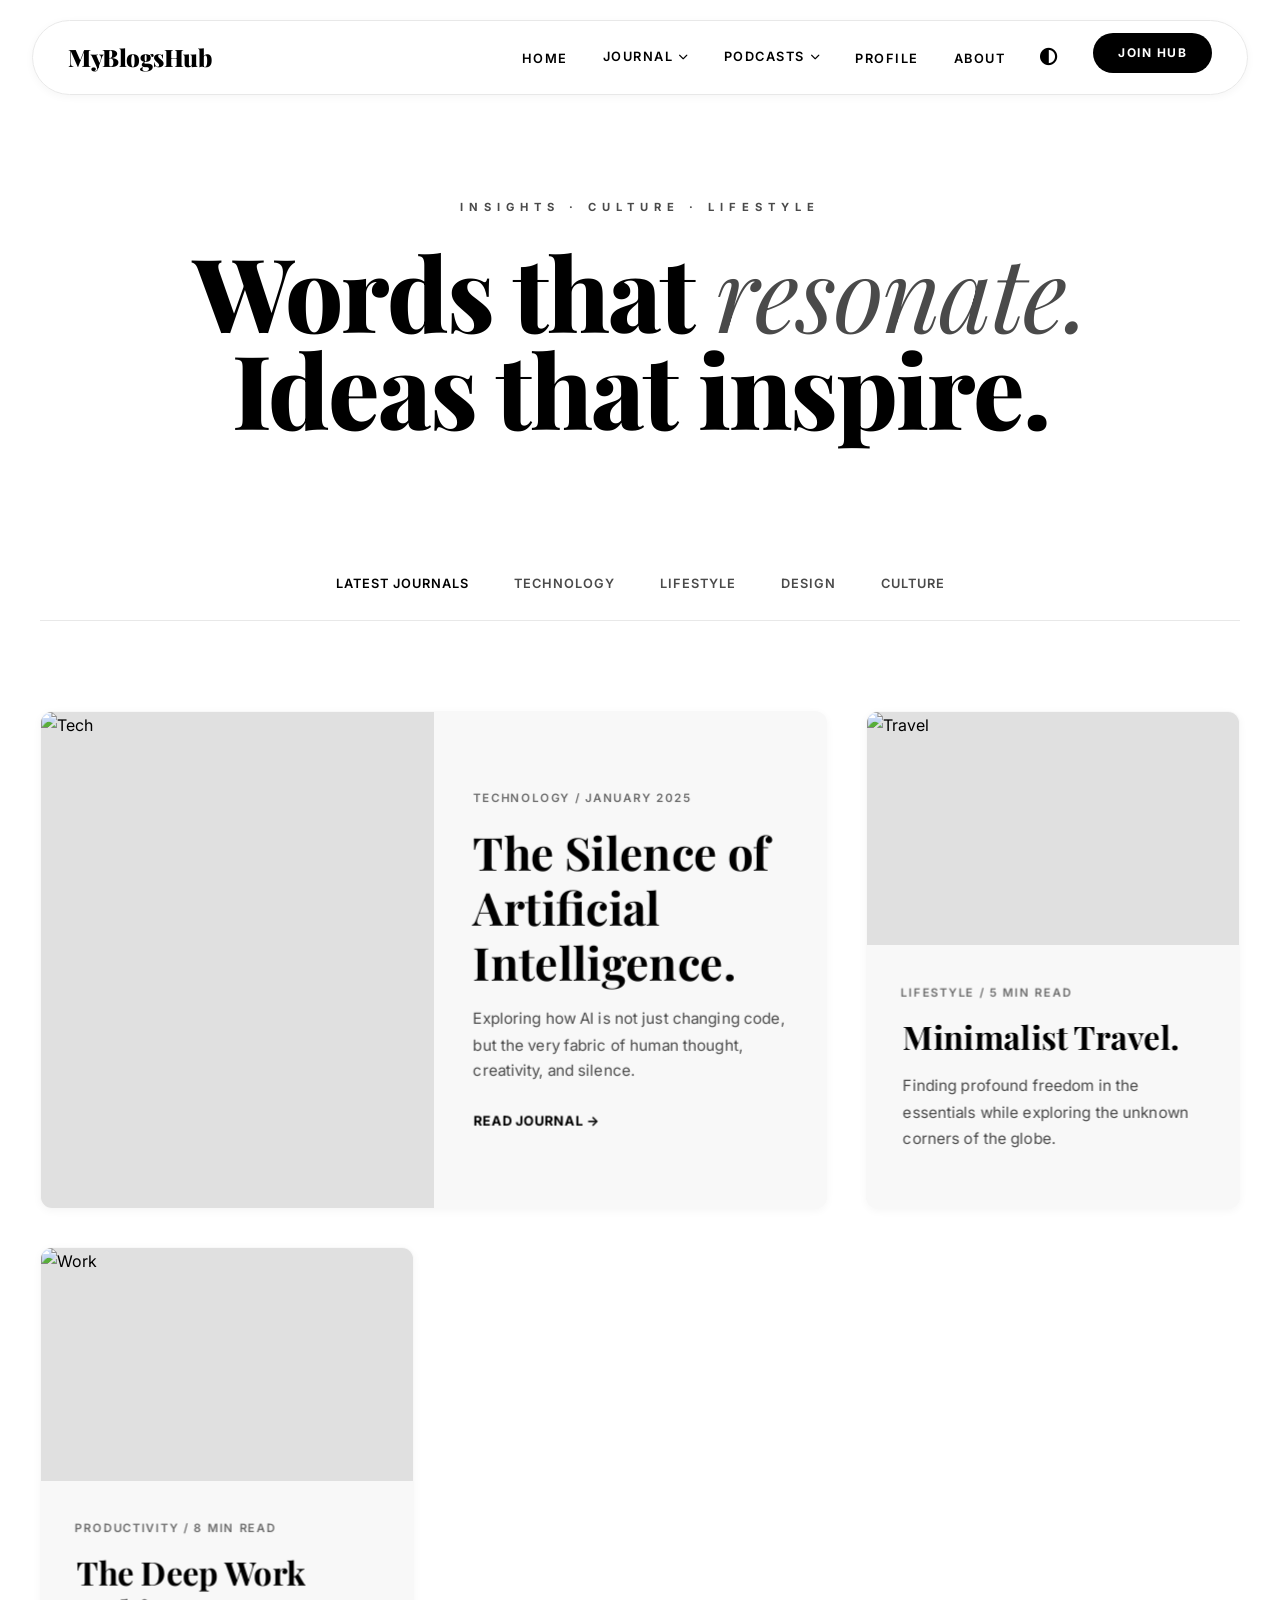
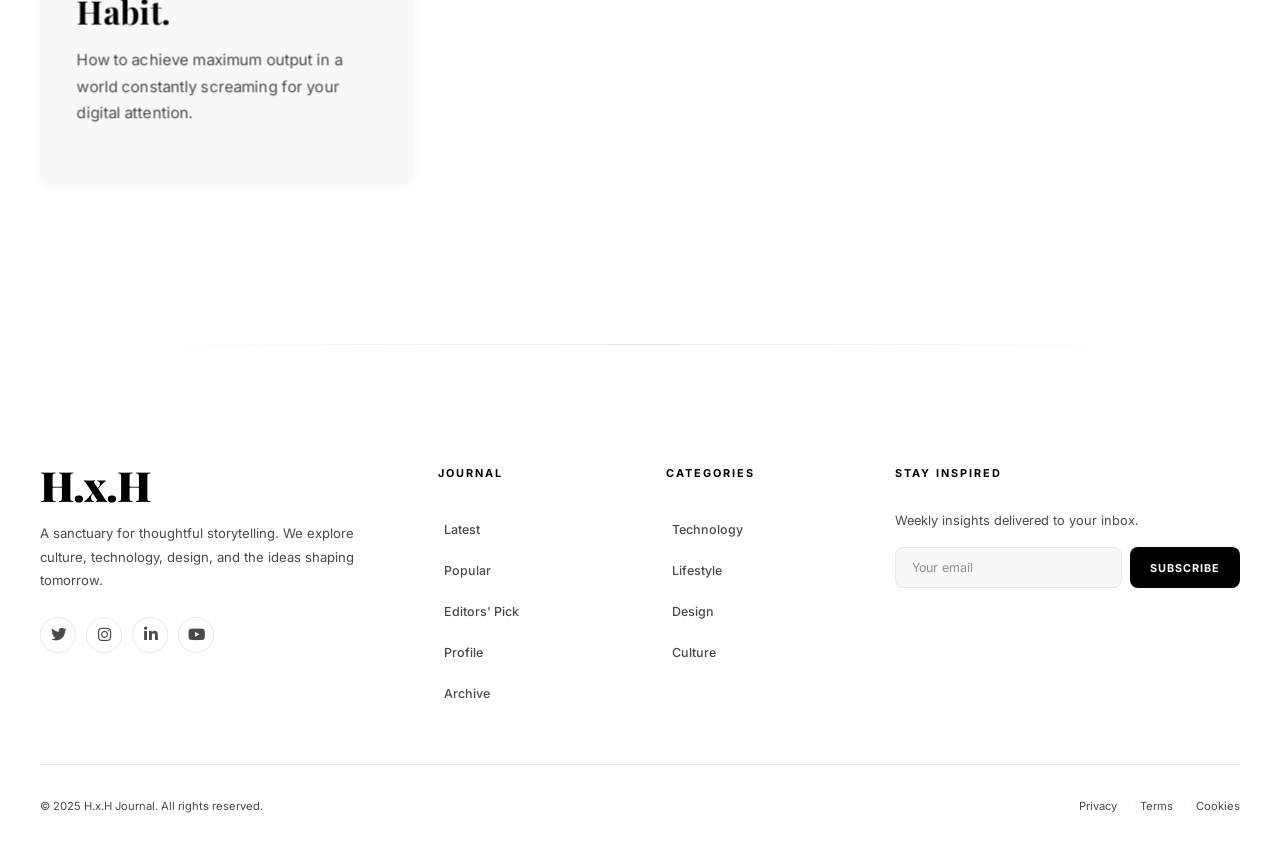
==== commit d4e12494: "Add Profile page with avatar, stats, timeline, contact section" ====
--- a/index.html
+++ b/index.html
@@ -141,6 +141,7 @@
               <li><a href="podcasts.html?category=productivity">Productivity</a></li>
             </ul>
           </li>
+          <li><a href="profile.html">Profile</a></li>
           <li><a href="about.html">About</a></li>
           <li><button class="theme-toggle" id="themeToggle"><i class="fas fa-adjust"></i></button></li>
           <li><a href="join-hub.html" class="join-hub-btn">Join Hub</a></li>
@@ -208,7 +209,7 @@
             <a href="#" aria-label="YouTube"><i class="fab fa-youtube"></i></a>
           </div>
         </div>
-        <div class="footer-col"><h4>Journal</h4><ul class="footer-links"><li><a href="blogs.html?category=all">Latest</a></li><li><a href="blogs.html?category=all">Popular</a></li><li><a href="blogs.html?category=all">Editors' Pick</a></li><li><a href="blogs.html?category=all">Archive</a></li></ul></div>
+        <div class="footer-col"><h4>Journal</h4><ul class="footer-links"><li><a href="blogs.html?category=all">Latest</a></li><li><a href="blogs.html?category=all">Popular</a></li><li><a href="blogs.html?category=all">Editors' Pick</a></li><li><a href="profile.html">Profile</a></li><li><a href="blogs.html?category=all">Archive</a></li></ul></div>
         <div class="footer-col"><h4>Categories</h4><ul class="footer-links"><li><a href="blogs.html?category=technology">Technology</a></li><li><a href="blogs.html?category=lifestyle">Lifestyle</a></li><li><a href="blogs.html?category=design">Design</a></li><li><a href="blogs.html?category=culture">Culture</a></li></ul></div>
         <div class="footer-col"><h4>Stay Inspired</h4><p class="newsletter-text">Weekly insights delivered to your inbox.</p><form class="newsletter-form" onsubmit="event.preventDefault();this.querySelector('input').value='';this.querySelector('button').textContent='Subscribed!';setTimeout(()=>this.querySelector('button').textContent='Subscribe',2000);"><input type="email" placeholder="Your email" required><button type="submit">Subscribe</button></form></div>
       </div>
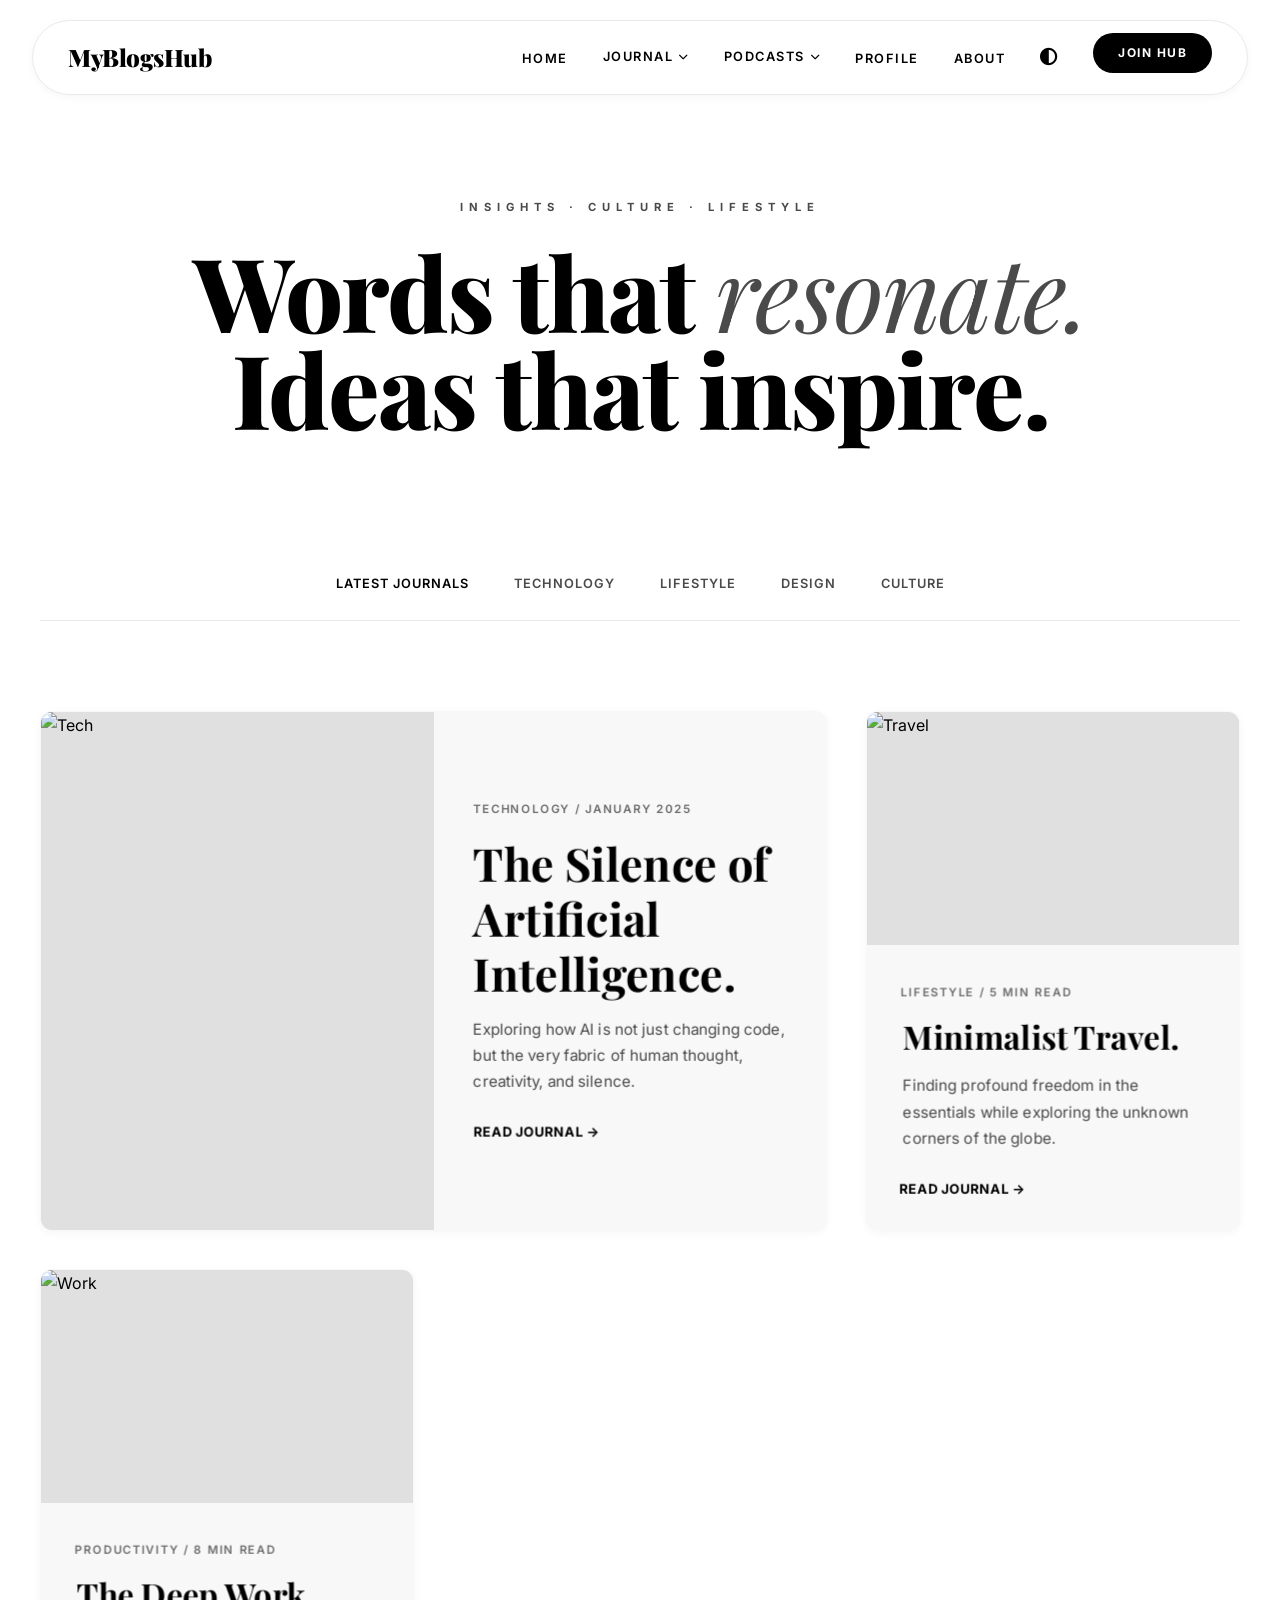
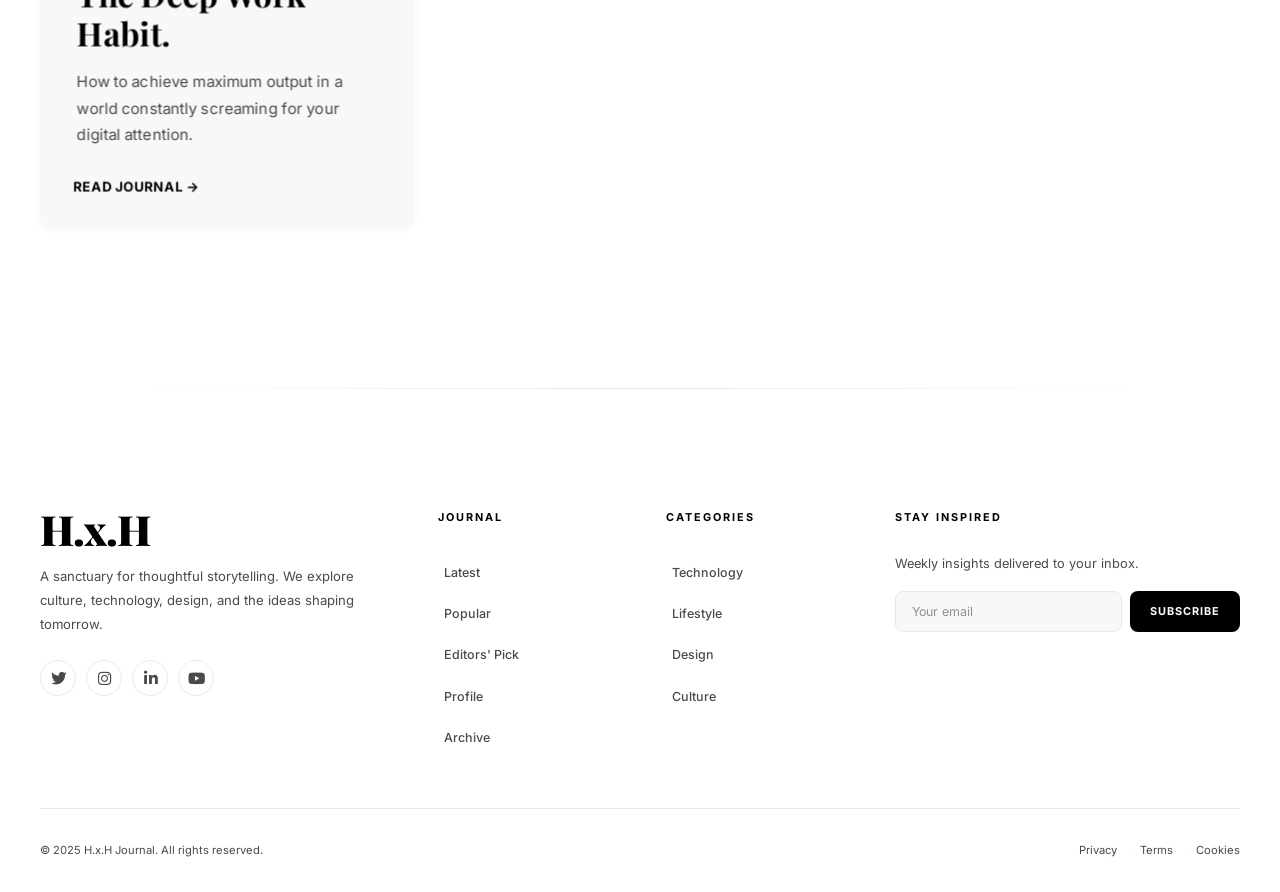
==== commit eb1548ab: "Add blog reading pages: post.html, blog-data.js, all Read Journal links live" ====
--- a/index.html
+++ b/index.html
@@ -173,7 +173,7 @@
             <span class="card-meta">Technology / January 2025</span>
             <h2 class="card-title">The Silence of Artificial Intelligence.</h2>
             <p class="card-desc">Exploring how AI is not just changing code, but the very fabric of human thought, creativity, and silence.</p>
-            <a href="#" class="card-link">Read Journal &rarr;</a>
+            <a href="post.html?id=0" class="card-link">Read Journal &rarr;</a>
           </div>
         </article>
         <article class="blog-card reveal tilt-card" data-reveal-delay="200">
@@ -182,6 +182,7 @@
             <span class="card-meta">Lifestyle / 5 min read</span>
             <h2 class="card-title">Minimalist Travel.</h2>
             <p class="card-desc">Finding profound freedom in the essentials while exploring the unknown corners of the globe.</p>
+            <a href="post.html?id=1" class="card-link">Read Journal &rarr;</a>
           </div>
         </article>
         <article class="blog-card reveal tilt-card" data-reveal-delay="300">
@@ -190,6 +191,7 @@
             <span class="card-meta">Productivity / 8 min read</span>
             <h2 class="card-title">The Deep Work Habit.</h2>
             <p class="card-desc">How to achieve maximum output in a world constantly screaming for your digital attention.</p>
+            <a href="post.html?id=2" class="card-link">Read Journal &rarr;</a>
           </div>
         </article>
       </div>
